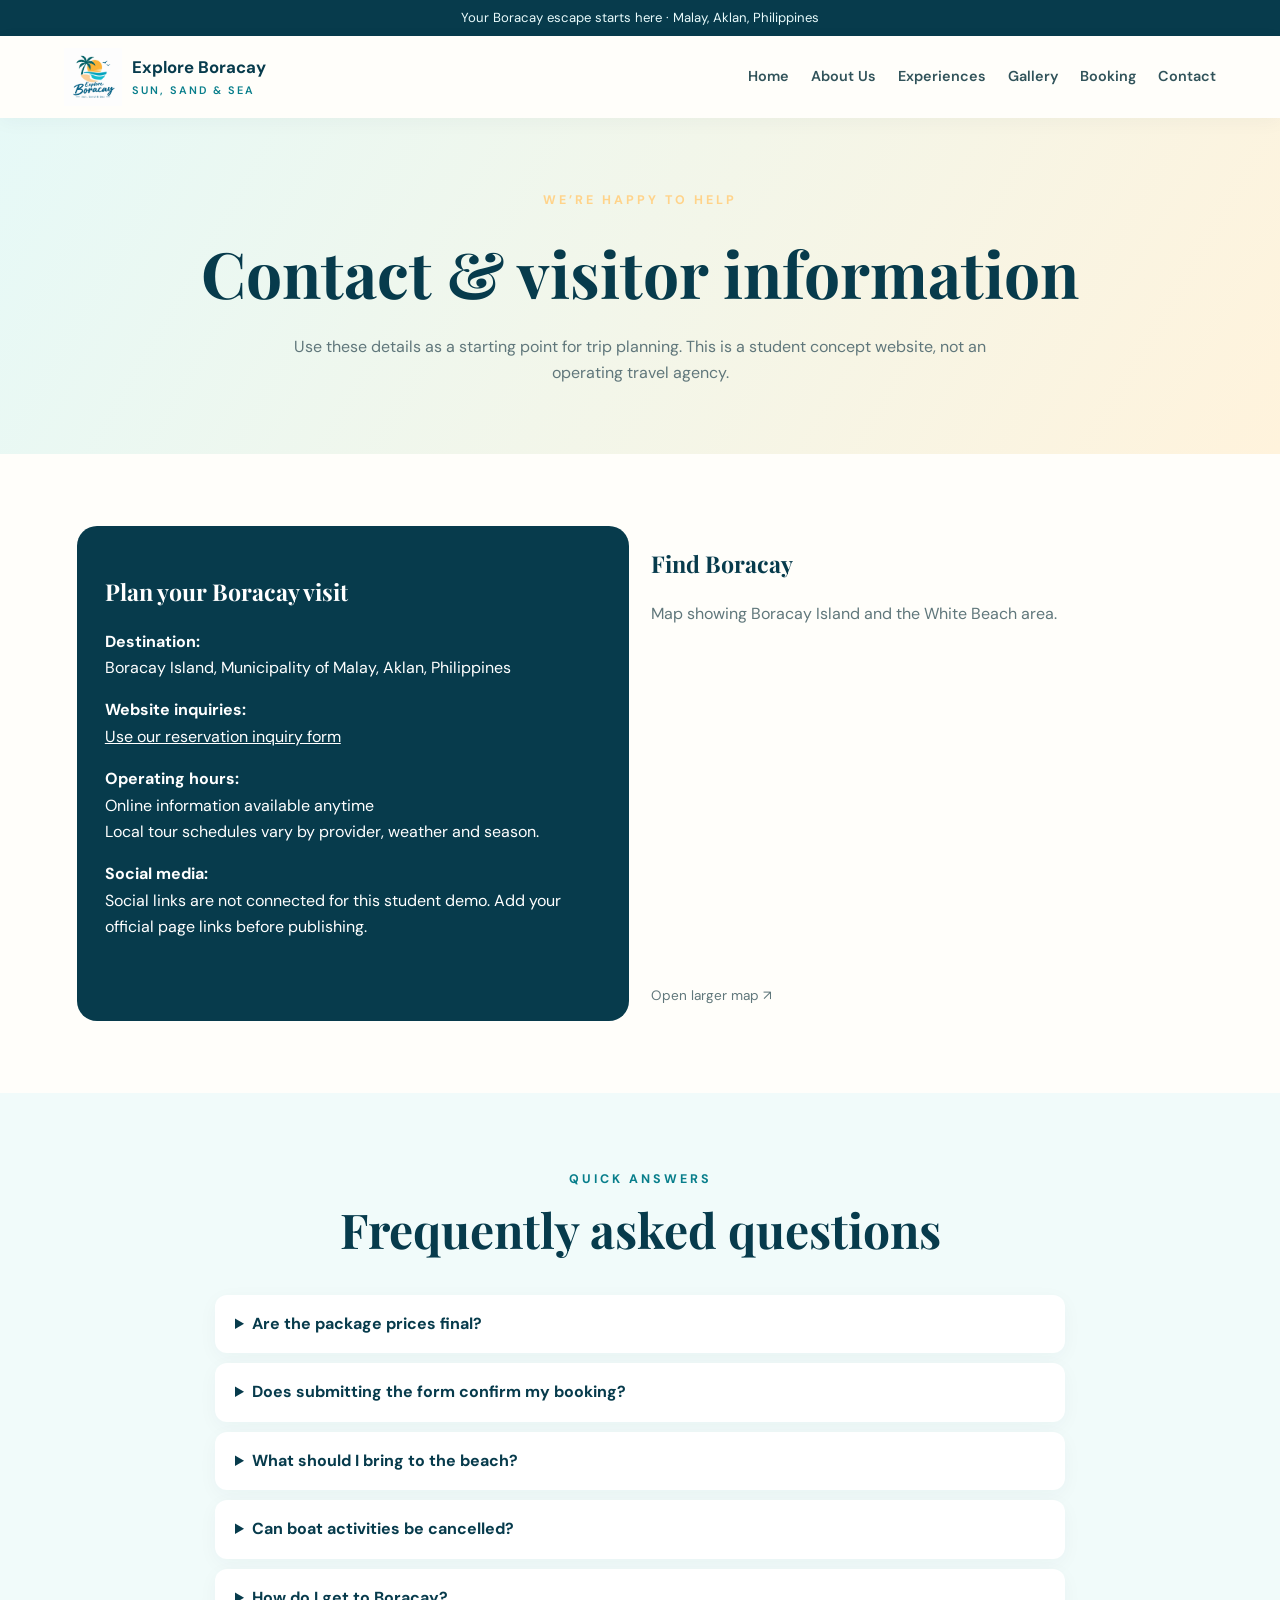
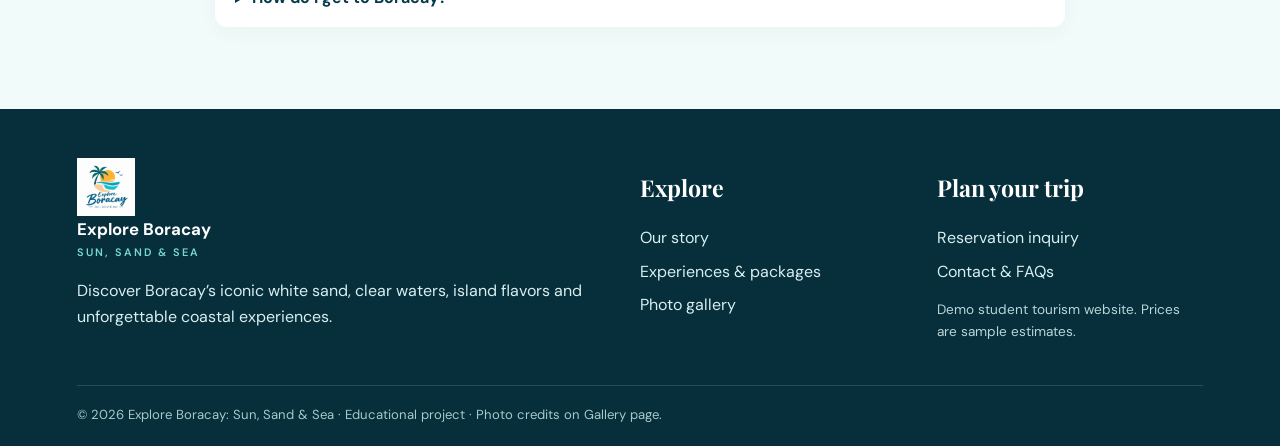
==== contact.html @ 351d531c "Add files via upload" ====
<!doctype html><html lang="en"><head><meta charset="utf-8"><meta name="viewport" content="width=device-width,initial-scale=1"><meta name="description" content="Explore Boracay: Sun, Sand & Sea — a student tourism website guide to Boracay Island."><title>Contact & FAQs | Explore Boracay</title><link rel="stylesheet" href="style.css"></head><body><div class="topbar">Your Boracay escape starts here · Malay, Aklan, Philippines</div><header class="nav"><a class="brand" href="index.html"><img src="logo-boracay.png" alt="Explore Boracay logo"><span>Explore Boracay<small>SUN, SAND & SEA</small></span></a><button class="menu-toggle" aria-label="Open menu" onclick="document.querySelector('.navlinks').classList.toggle('open')">☰ Menu</button><nav class="navlinks"><a href="index.html">Home</a><a href="about.html">About Us</a><a href="experiences.html">Experiences</a><a href="gallery.html">Gallery</a><a href="booking.html">Booking</a><a href="contact.html">Contact</a></nav></header><main><section class="page-hero"><span class="eyebrow">We’re happy to help</span><h1>Contact & visitor information</h1><p>Use these details as a starting point for trip planning. This is a student concept website, not an operating travel agency.</p></section><section class="section"><div class="grid two"><div class="contact-box"><h3>Plan your Boracay visit</h3><p><b>Destination:</b><br> Boracay Island, Municipality of Malay, Aklan, Philippines</p><p><b>Website inquiries:</b><br><a href="booking.html">Use our reservation inquiry form</a></p><p><b>Operating hours:</b><br>Online information available anytime<br>Local tour schedules vary by provider, weather and season.</p><p><b>Social media:</b><br>Social links are not connected for this student demo. Add your official page links before publishing.</p></div><div><h3>Find Boracay</h3><p class="muted">Map showing Boracay Island and the White Beach area.</p><iframe class="map" title="Map of Boracay Island" loading="lazy" src="https://www.openstreetmap.org/export/embed.html?bbox=121.90%2C11.94%2C121.97%2C11.99&layer=mapnik&marker=11.967%2C121.925"></iframe><p class="small"><a href="https://www.openstreetmap.org/?mlat=11.967&mlon=121.925#map=13/11.967/121.925" target="_blank" rel="noopener">Open larger map ↗</a></p></div></div></section><section class="section tint"><div class="section-head"><span class="eyebrow">Quick answers</span><h2>Frequently asked questions</h2></div><div class="faq" style="max-width:850px;margin:auto"><details><summary>Are the package prices final?</summary><p>No. Prices are educational estimates for this school project, not live quotes. Actual rates, inclusions and availability depend on local providers and travel dates.</p></details><details><summary>Does submitting the form confirm my booking?</summary><p>No. The form prepares an email inquiry. Your booking is not confirmed until a real provider responds and confirms the arrangements.</p></details><details><summary>What should I bring to the beach?</summary><p>Consider sun protection, drinking water in a reusable bottle, a towel, suitable footwear and a waterproof pouch. Follow local rules and take all rubbish with you.</p></details><details><summary>Can boat activities be cancelled?</summary><p>Yes. Sea conditions, weather, safety guidance and local regulations can affect boat trips. Confirm conditions with the licensed operator on the day.</p></details><details><summary>How do I get to Boracay?</summary><p>Travelers commonly reach the island via Caticlan (Godofredo P. Ramos) Airport or Kalibo Airport, then continue by land and boat transfer. Verify current schedules and transfer requirements before travel.</p></details></div></section></main><footer class="footer"><div class="footer-grid"><div><a class="brand" href="index.html"><img src="logo-boracay.png" alt="Explore Boracay logo"><span style="color:white">Explore Boracay<small style="color:#79d8d7">SUN, SAND & SEA</small></span></a><p>Discover Boracay’s iconic white sand, clear waters, island flavors and unforgettable coastal experiences.</p></div><div><h3>Explore</h3><a href="about.html">Our story</a><a href="experiences.html">Experiences & packages</a><a href="gallery.html">Photo gallery</a></div><div><h3>Plan your trip</h3><a href="booking.html">Reservation inquiry</a><a href="contact.html">Contact & FAQs</a><p class="small" style="color:#b9d7d9">Demo student tourism website. Prices are sample estimates.</p></div></div><div class="footer-bottom">© 2026 Explore Boracay: Sun, Sand & Sea · Educational project · Photo credits on Gallery page.</div></footer><script src="script.js"></script></body></html>
---- style.css ----
@import url('https://fonts.googleapis.com/css2?family=DM+Sans:wght@400;500;600;700&family=Playfair+Display:wght@600;700&display=swap');
:root{--navy:#073b4c;--teal:#087e8b;--aqua:#25b9c5;--sand:#fff3dc;--coral:#ffb44a;--ink:#18333a;--muted:#60777b;--white:#fff;--shadow:0 14px 38px #073b4c16}*{box-sizing:border-box}html{scroll-behavior:smooth}body{margin:0;font-family:'DM Sans',sans-serif;color:var(--ink);background:#fffefa;line-height:1.65}a{color:inherit;text-decoration:none}img{display:block;max-width:100%}.topbar{background:var(--navy);color:#e9fbfc;text-align:center;font-size:.82rem;padding:7px 15px}.nav{display:flex;align-items:center;justify-content:space-between;gap:22px;padding:12px clamp(18px,5vw,72px);background:#fffefa;position:sticky;top:0;z-index:10;box-shadow:0 4px 18px #073b4c0a}.brand{display:flex;align-items:center;gap:10px;font-weight:700;color:var(--navy);font-size:1.05rem}.brand img{width:58px;height:58px;object-fit:contain}.brand span small{display:block;font-size:.68rem;letter-spacing:2px;color:var(--teal);font-weight:600}.navlinks{display:flex;gap:22px;align-items:center;flex-wrap:wrap}.navlinks a{font-size:.9rem;font-weight:600;color:#31535a}.navlinks a:hover,.navlinks a.active{color:var(--teal)}.menu-toggle{display:none;border:0;background:var(--navy);color:white;padding:9px 12px;border-radius:9px}.hero{min-height:570px;display:grid;align-items:center;background:linear-gradient(90deg,#062e3bdb 0%,#073b4c85 52%,#073b4c12 100%),url('https://commons.wikimedia.org/wiki/Special:FilePath/White_beach_on_boracay_island.jpg') center/cover;color:white;padding:80px clamp(22px,8vw,120px)}.hero-inner{max-width:680px}.eyebrow{font-size:.78rem;text-transform:uppercase;letter-spacing:3px;color:#ffd38a;font-weight:700}.hero h1{font-family:'Playfair Display',serif;font-size:clamp(2.7rem,6vw,5.4rem);line-height:1.03;margin:16px 0}.hero p{font-size:1.12rem;max-width:590px;color:#f4ffff}.btn{display:inline-flex;align-items:center;justify-content:center;gap:8px;padding:13px 22px;border-radius:999px;background:var(--coral);color:var(--navy);font-weight:700;border:0;cursor:pointer;transition:.2s}.btn:hover{transform:translateY(-2px);filter:brightness(1.03)}.btn-outline{background:transparent;color:white;border:1px solid #ffffffb8;margin-left:8px}.section{padding:72px clamp(20px,6vw,90px)}.section.tint{background:#f1fbfa}.section.sand{background:var(--sand)}.section-head{text-align:center;max-width:760px;margin:0 auto 36px}.section-head .eyebrow{color:var(--teal)}h2,h3{font-family:'Playfair Display',serif;color:var(--navy);line-height:1.2}h2{font-size:clamp(2rem,4vw,3rem);margin:10px 0 15px}h3{font-size:1.45rem}.section-head p,.muted{color:var(--muted)}.grid{display:grid;grid-template-columns:repeat(3,minmax(0,1fr));gap:22px}.grid.two{grid-template-columns:repeat(2,minmax(0,1fr))}.card{background:white;border-radius:20px;overflow:hidden;box-shadow:var(--shadow)}.card img{width:100%;height:235px;object-fit:cover}.card-body{padding:22px}.card-body p{color:var(--muted);margin:8px 0 15px}.tag{display:inline-block;border-radius:999px;background:#e5f8f7;color:#087e8b;font-size:.78rem;font-weight:700;padding:5px 10px}.price{font-size:1.5rem;color:var(--teal);font-weight:700}.price small{font-size:.8rem;color:var(--muted);font-weight:500}.split{display:grid;grid-template-columns:1fr 1fr;gap:48px;align-items:center}.split img{height:420px;width:100%;object-fit:cover;border-radius:24px;box-shadow:var(--shadow)}.checklist{padding:0;list-style:none}.checklist li{margin:10px 0}.checklist li:before{content:'✓';color:var(--teal);font-weight:700;margin-right:10px}.page-hero{padding:68px 20px;text-align:center;background:linear-gradient(120deg,#e6f9f7,#fff3dc)}.page-hero h1{font-family:'Playfair Display',serif;font-size:clamp(2.5rem,5vw,4rem);margin:8px;color:var(--navy)}.page-hero p{max-width:700px;margin:0 auto;color:var(--muted)}.gallery{display:grid;grid-template-columns:repeat(3,minmax(0,1fr));gap:14px}.gallery figure{margin:0;position:relative;overflow:hidden;border-radius:16px;background:#dceeed;min-height:230px}.gallery img{width:100%;height:100%;min-height:230px;object-fit:cover;transition:transform .35s}.gallery figure:hover img{transform:scale(1.05)}.gallery figcaption{position:absolute;bottom:0;left:0;right:0;color:white;padding:28px 15px 14px;background:linear-gradient(transparent,#002c39c9);font-weight:700}.form-wrap{max-width:850px;margin:auto;background:white;padding:clamp(20px,4vw,42px);border-radius:22px;box-shadow:var(--shadow)}form{display:grid;grid-template-columns:1fr 1fr;gap:18px}label{font-weight:700;font-size:.9rem;color:var(--navy)}input,select,textarea{width:100%;padding:13px 14px;border:1px solid #cbdedd;border-radius:10px;margin-top:6px;font:inherit;background:#fffefa;color:var(--ink)}textarea{min-height:115px;resize:vertical}.full{grid-column:1/-1}.notice{background:#e9f8f6;padding:14px 16px;border-radius:12px;color:#22565b;font-size:.9rem}.faq details{background:white;border-radius:12px;padding:16px 20px;margin:10px 0;box-shadow:0 5px 20px #073b4c0a}.faq summary{font-weight:700;color:var(--navy);cursor:pointer}.contact-box{background:var(--navy);color:white;padding:28px;border-radius:20px}.contact-box h3{color:white}.contact-box a{text-decoration:underline}.map{width:100%;height:320px;border:0;border-radius:18px}.footer{background:#062e3b;color:#d9eff0;padding:42px clamp(20px,6vw,90px) 20px}.footer-grid{display:grid;grid-template-columns:2fr 1fr 1fr;gap:30px}.footer h3{color:#fff}.footer a{display:block;margin:7px 0;color:#d9eff0}.footer-bottom{border-top:1px solid #ffffff24;margin-top:28px;padding-top:18px;font-size:.82rem;color:#a8c9cb}.small{font-size:.85rem;color:var(--muted)}.center{text-align:center}.pill-row{display:flex;flex-wrap:wrap;gap:10px;justify-content:center;margin-top:22px}.pill-row span{padding:8px 13px;border:1px solid #cce6e4;border-radius:99px;background:white;color:var(--teal);font-weight:600;font-size:.86rem}.cta{background:linear-gradient(120deg,#087e8b,#073b4c);color:white;border-radius:24px;padding:42px;text-align:center}.cta h2{color:white}.cta p{color:#d9f3f3}.cta .btn{margin-top:10px}.credits li{margin-bottom:12px;overflow-wrap:anywhere}
@media(max-width:850px){.nav{flex-wrap:wrap}.menu-toggle{display:block}.navlinks{display:none;width:100%;flex-direction:column;align-items:flex-start;gap:12px;padding:10px 0}.navlinks.open{display:flex}.grid{grid-template-columns:repeat(2,minmax(0,1fr))}.split{grid-template-columns:1fr;gap:28px}.split img{height:320px}.hero{min-height:520px}.footer-grid{grid-template-columns:1fr 1fr}.gallery{grid-template-columns:repeat(2,minmax(0,1fr))}}@media(max-width:560px){.grid,.grid.two{grid-template-columns:1fr}.gallery{grid-template-columns:1fr 1fr}.gallery figure,.gallery img{min-height:165px}.hero{padding-top:60px;padding-bottom:60px}.btn-outline{margin:10px 0 0}.footer-grid{grid-template-columns:1fr}form{grid-template-columns:1fr}.full{grid-column:auto}.brand img{width:48px;height:48px}.section{padding-top:52px;padding-bottom:52px}}
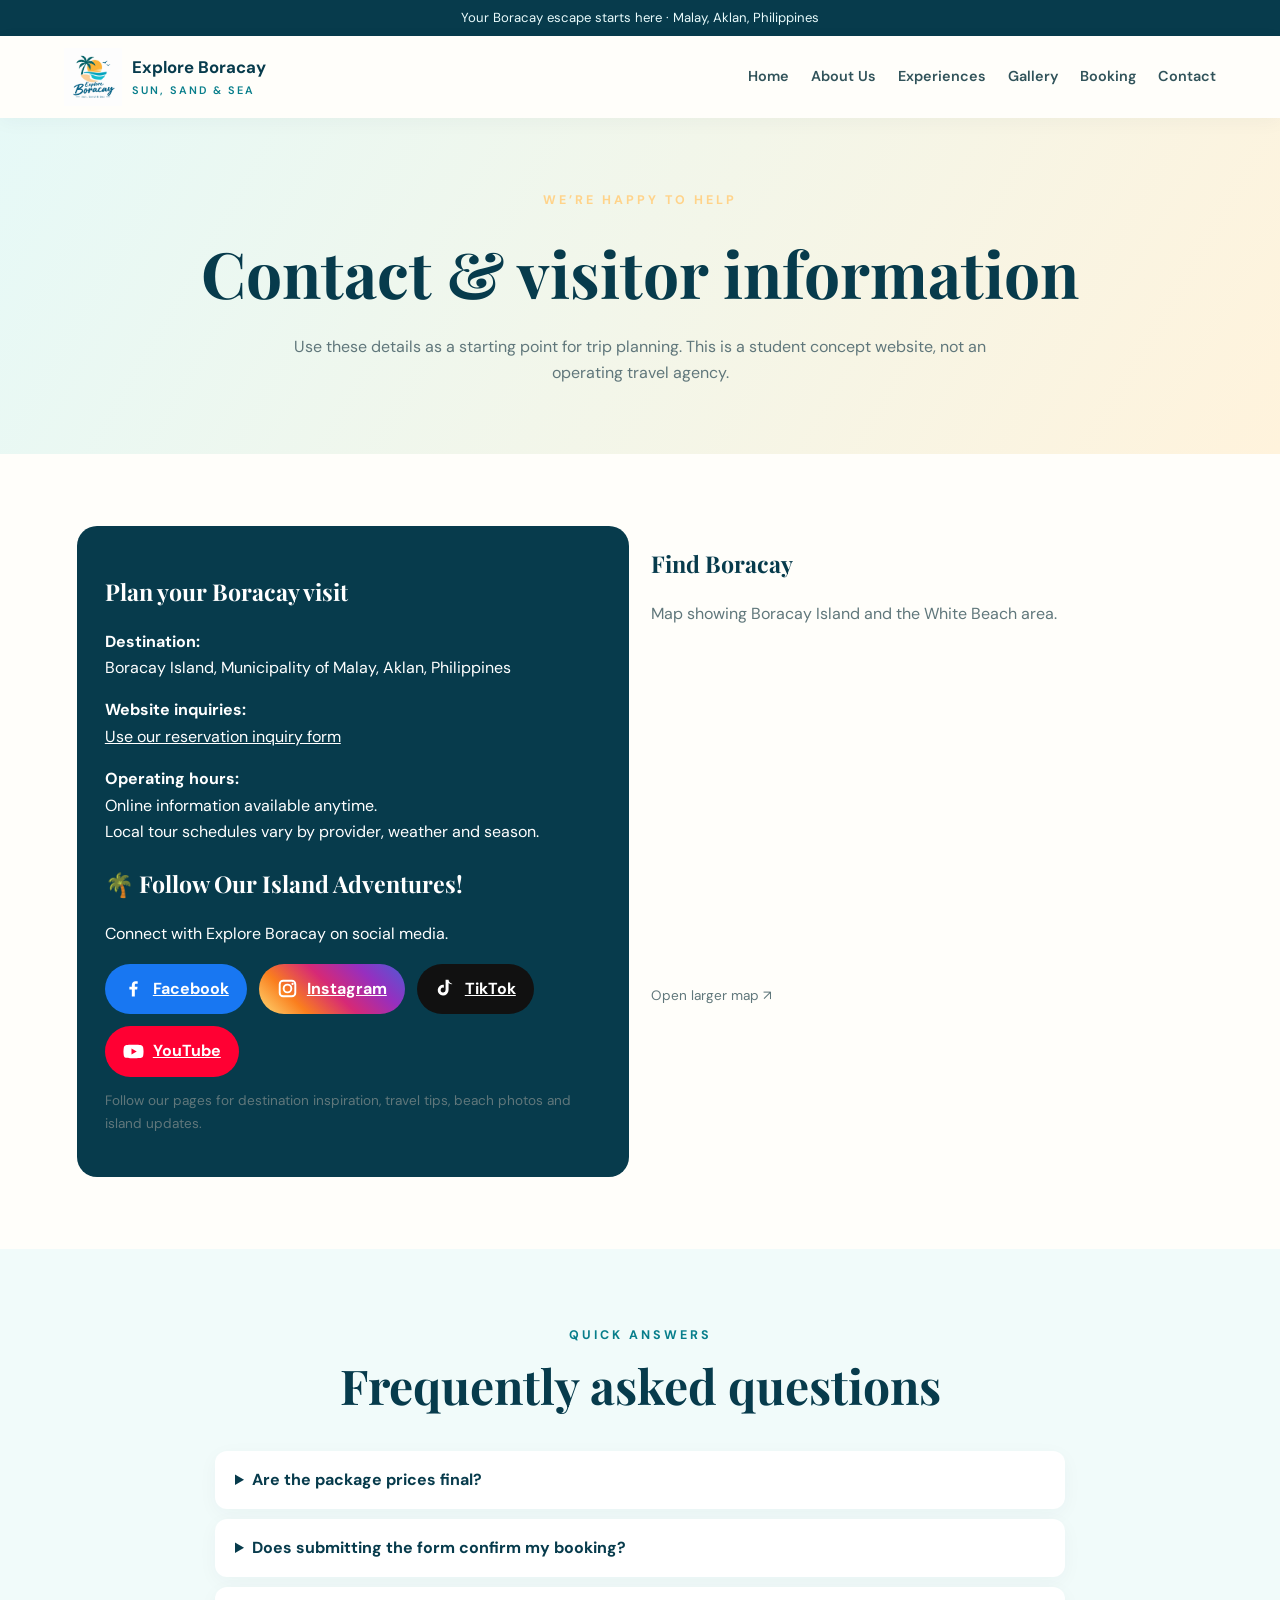
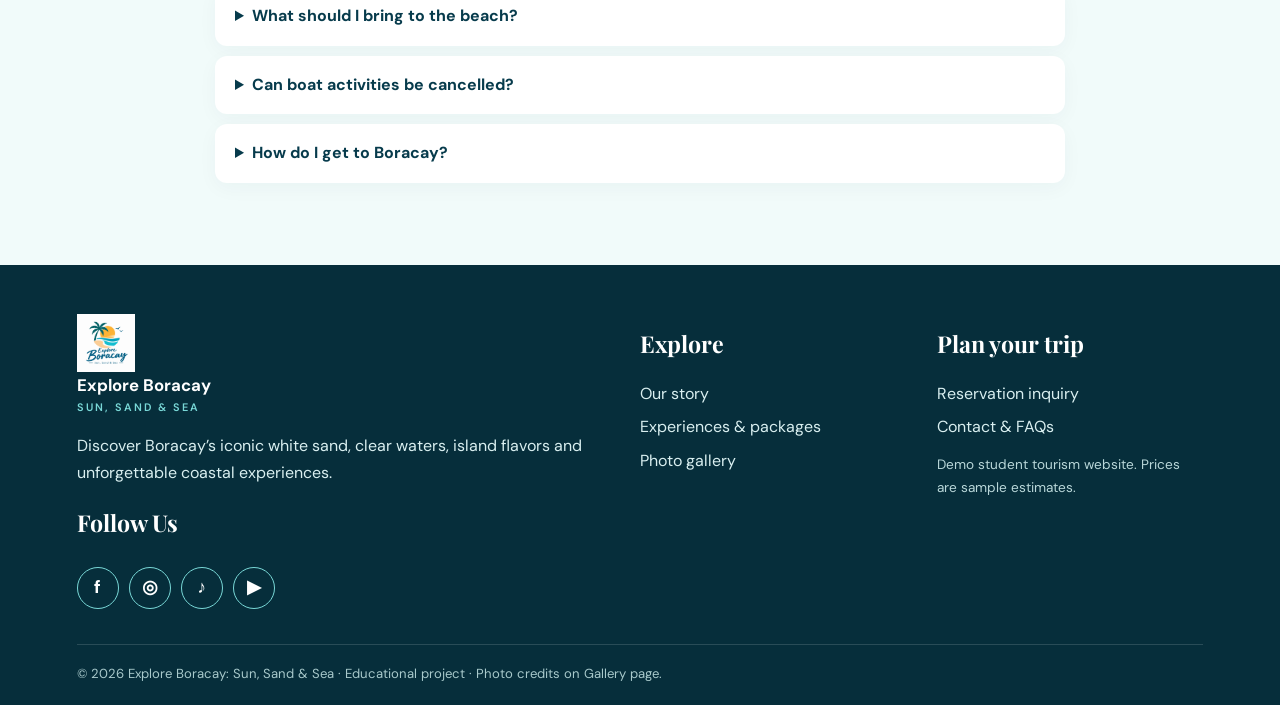
==== commit 898c9e2a: "Enhance contact page with social media links Added social media buttons and updated contact informat" ====
--- a/contact.html
+++ b/contact.html
@@ -1 +1,334 @@
-<!doctype html><html lang="en"><head><meta charset="utf-8"><meta name="viewport" content="width=device-width,initial-scale=1"><meta name="description" content="Explore Boracay: Sun, Sand & Sea — a student tourism website guide to Boracay Island."><title>Contact & FAQs | Explore Boracay</title><link rel="stylesheet" href="style.css"></head><body><div class="topbar">Your Boracay escape starts here · Malay, Aklan, Philippines</div><header class="nav"><a class="brand" href="index.html"><img src="logo-boracay.png" alt="Explore Boracay logo"><span>Explore Boracay<small>SUN, SAND & SEA</small></span></a><button class="menu-toggle" aria-label="Open menu" onclick="document.querySelector('.navlinks').classList.toggle('open')">☰ Menu</button><nav class="navlinks"><a href="index.html">Home</a><a href="about.html">About Us</a><a href="experiences.html">Experiences</a><a href="gallery.html">Gallery</a><a href="booking.html">Booking</a><a href="contact.html">Contact</a></nav></header><main><section class="page-hero"><span class="eyebrow">We’re happy to help</span><h1>Contact & visitor information</h1><p>Use these details as a starting point for trip planning. This is a student concept website, not an operating travel agency.</p></section><section class="section"><div class="grid two"><div class="contact-box"><h3>Plan your Boracay visit</h3><p><b>Destination:</b><br> Boracay Island, Municipality of Malay, Aklan, Philippines</p><p><b>Website inquiries:</b><br><a href="booking.html">Use our reservation inquiry form</a></p><p><b>Operating hours:</b><br>Online information available anytime<br>Local tour schedules vary by provider, weather and season.</p><p><b>Social media:</b><br>Social links are not connected for this student demo. Add your official page links before publishing.</p></div><div><h3>Find Boracay</h3><p class="muted">Map showing Boracay Island and the White Beach area.</p><iframe class="map" title="Map of Boracay Island" loading="lazy" src="https://www.openstreetmap.org/export/embed.html?bbox=121.90%2C11.94%2C121.97%2C11.99&layer=mapnik&marker=11.967%2C121.925"></iframe><p class="small"><a href="https://www.openstreetmap.org/?mlat=11.967&mlon=121.925#map=13/11.967/121.925" target="_blank" rel="noopener">Open larger map ↗</a></p></div></div></section><section class="section tint"><div class="section-head"><span class="eyebrow">Quick answers</span><h2>Frequently asked questions</h2></div><div class="faq" style="max-width:850px;margin:auto"><details><summary>Are the package prices final?</summary><p>No. Prices are educational estimates for this school project, not live quotes. Actual rates, inclusions and availability depend on local providers and travel dates.</p></details><details><summary>Does submitting the form confirm my booking?</summary><p>No. The form prepares an email inquiry. Your booking is not confirmed until a real provider responds and confirms the arrangements.</p></details><details><summary>What should I bring to the beach?</summary><p>Consider sun protection, drinking water in a reusable bottle, a towel, suitable footwear and a waterproof pouch. Follow local rules and take all rubbish with you.</p></details><details><summary>Can boat activities be cancelled?</summary><p>Yes. Sea conditions, weather, safety guidance and local regulations can affect boat trips. Confirm conditions with the licensed operator on the day.</p></details><details><summary>How do I get to Boracay?</summary><p>Travelers commonly reach the island via Caticlan (Godofredo P. Ramos) Airport or Kalibo Airport, then continue by land and boat transfer. Verify current schedules and transfer requirements before travel.</p></details></div></section></main><footer class="footer"><div class="footer-grid"><div><a class="brand" href="index.html"><img src="logo-boracay.png" alt="Explore Boracay logo"><span style="color:white">Explore Boracay<small style="color:#79d8d7">SUN, SAND & SEA</small></span></a><p>Discover Boracay’s iconic white sand, clear waters, island flavors and unforgettable coastal experiences.</p></div><div><h3>Explore</h3><a href="about.html">Our story</a><a href="experiences.html">Experiences & packages</a><a href="gallery.html">Photo gallery</a></div><div><h3>Plan your trip</h3><a href="booking.html">Reservation inquiry</a><a href="contact.html">Contact & FAQs</a><p class="small" style="color:#b9d7d9">Demo student tourism website. Prices are sample estimates.</p></div></div><div class="footer-bottom">© 2026 Explore Boracay: Sun, Sand & Sea · Educational project · Photo credits on Gallery page.</div></footer><script src="script.js"></script></body></html>+
+<!doctype html>
+<html lang="en">
+<head>
+<meta charset="utf-8">
+<meta name="viewport" content="width=device-width,initial-scale=1">
+<meta name="description" content="Explore Boracay: Sun, Sand & Sea — a student tourism website guide to Boracay Island.">
+<title>Contact & FAQs | Explore Boracay</title>
+<link rel="stylesheet" href="style.css">
+
+<style>
+/* Social Media Buttons */
+.social-section {
+  margin-top: 25px;
+}
+
+.social-links {
+  display: flex;
+  flex-wrap: wrap;
+  gap: 12px;
+  margin-top: 16px;
+}
+
+.social-btn {
+  display: inline-flex;
+  align-items: center;
+  justify-content: center;
+  gap: 9px;
+  padding: 12px 18px;
+  border-radius: 30px;
+  color: white;
+  text-decoration: none;
+  font-weight: bold;
+  transition: transform .25s, opacity .25s;
+}
+
+.social-btn:hover {
+  transform: translateY(-3px);
+  opacity: .88;
+}
+
+.social-btn svg {
+  width: 21px;
+  height: 21px;
+  fill: currentColor;
+}
+
+.social-facebook { background: #1877F2; }
+.social-instagram {
+  background: linear-gradient(45deg,#feda75,#fa7e1e,#d62976,#962fbf,#4f5bd5);
+}
+.social-tiktok { background: #111; }
+.social-youtube { background: #FF0033; }
+
+.footer-socials {
+  display: flex;
+  flex-wrap: wrap;
+  gap: 10px;
+  margin-top: 15px;
+}
+
+.footer-socials a {
+  display: inline-flex;
+  align-items: center;
+  justify-content: center;
+  width: 42px;
+  height: 42px;
+  border: 1px solid #79d8d7;
+  border-radius: 50%;
+  color: white;
+  text-decoration: none;
+  font-weight: bold;
+  font-size: 18px;
+  transition: background .2s, transform .2s;
+}
+
+.footer-socials a:hover {
+  background: #087e8b;
+  transform: translateY(-3px);
+}
+
+@media(max-width:600px) {
+  .social-links {
+    flex-direction: column;
+    align-items: flex-start;
+  }
+
+  .social-btn {
+    min-width: 190px;
+  }
+}
+</style>
+</head>
+
+<body>
+
+<div class="topbar">
+  Your Boracay escape starts here · Malay, Aklan, Philippines
+</div>
+
+<header class="nav">
+  <a class="brand" href="index.html">
+    <img src="logo-boracay.png" alt="Explore Boracay logo">
+    <span>Explore Boracay
+      <small>SUN, SAND & SEA</small>
+    </span>
+  </a>
+
+  <button class="menu-toggle" aria-label="Open menu"
+    onclick="document.querySelector('.navlinks').classList.toggle('open')">
+    ☰ Menu
+  </button>
+
+  <nav class="navlinks">
+    <a href="index.html">Home</a>
+    <a href="about.html">About Us</a>
+    <a href="experiences.html">Experiences</a>
+    <a href="gallery.html">Gallery</a>
+    <a href="booking.html">Booking</a>
+    <a href="contact.html">Contact</a>
+  </nav>
+</header>
+
+<main>
+
+<section class="page-hero">
+  <span class="eyebrow">We’re happy to help</span>
+  <h1>Contact & visitor information</h1>
+  <p>
+    Use these details as a starting point for trip planning.
+    This is a student concept website, not an operating travel agency.
+  </p>
+</section>
+
+<section class="section">
+  <div class="grid two">
+
+    <div class="contact-box">
+      <h3>Plan your Boracay visit</h3>
+
+      <p><b>Destination:</b><br>
+      Boracay Island, Municipality of Malay, Aklan, Philippines</p>
+
+      <p><b>Website inquiries:</b><br>
+      <a href="booking.html">Use our reservation inquiry form</a></p>
+
+      <p><b>Operating hours:</b><br>
+      Online information available anytime.<br>
+      Local tour schedules vary by provider, weather and season.</p>
+
+      <!-- ACTIVE SOCIAL MEDIA LINKS -->
+      <div class="social-section">
+        <h3>🌴 Follow Our Island Adventures!</h3>
+        <p>Connect with Explore Boracay on social media.</p>
+
+        <div class="social-links">
+
+          <a class="social-btn social-facebook"
+             href="https://www.facebook.com/"
+             target="_blank" rel="noopener noreferrer"
+             aria-label="Visit Facebook">
+            <svg viewBox="0 0 24 24" aria-hidden="true">
+              <path d="M13.5 21v-8h2.7l.4-3h-3.1V8.1c0-.9.3-1.5 1.6-1.5h1.7V3.9c-.3 0-1.3-.1-2.5-.1-2.5 0-4.2 1.5-4.2 4.3V10H7.3v3h2.8v8z"/>
+            </svg>
+            Facebook
+          </a>
+
+          <a class="social-btn social-instagram"
+             href="https://www.instagram.com/"
+             target="_blank" rel="noopener noreferrer"
+             aria-label="Visit Instagram">
+            <svg viewBox="0 0 24 24" aria-hidden="true">
+              <path d="M7 2h10a5 5 0 0 1 5 5v10a5 5 0 0 1-5 5H7a5 5 0 0 1-5-5V7a5 5 0 0 1 5-5zm0 2.2A2.8 2.8 0 0 0 4.2 7v10A2.8 2.8 0 0 0 7 19.8h10a2.8 2.8 0 0 0 2.8-2.8V7A2.8 2.8 0 0 0 17 4.2zm5 2.3a5.5 5.5 0 1 1 0 11 5.5 5.5 0 0 1 0-11zm0 2.2a3.3 3.3 0 1 0 0 6.6 3.3 3.3 0 0 0 0-6.6zm5.8-3.2a1.3 1.3 0 1 1 0 2.6 1.3 1.3 0 0 1 0-2.6z"/>
+            </svg>
+            Instagram
+          </a>
+
+          <a class="social-btn social-tiktok"
+             href="https://www.tiktok.com/"
+             target="_blank" rel="noopener noreferrer"
+             aria-label="Visit TikTok">
+            <svg viewBox="0 0 24 24" aria-hidden="true">
+              <path d="M19.6 7.1a6.7 6.7 0 0 1-4.1-1.4v8.1a6.2 6.2 0 1 1-5.4-6.1v3.4a2.8 2.8 0 1 0 2 2.7V2h3.4c.2 2.3 1.7 4.1 4.1 4.5z"/>
+            </svg>
+            TikTok
+          </a>
+
+          <a class="social-btn social-youtube"
+             href="https://www.youtube.com/"
+             target="_blank" rel="noopener noreferrer"
+             aria-label="Visit YouTube">
+            <svg viewBox="0 0 24 24" aria-hidden="true">
+              <path d="M23 7a3 3 0 0 0-2.1-2.1C19 4.4 12 4.4 12 4.4s-7 0-8.9.5A3 3 0 0 0 1 7a31 31 0 0 0-.5 5 31 31 0 0 0 .5 5 3 3 0 0 0 2.1 2.1c1.9.5 8.9.5 8.9.5s7 0 8.9-.5A3 3 0 0 0 23 17a31 31 0 0 0 .5-5 31 31 0 0 0-.5-5zM9.7 15.5v-7l6 3.5z"/>
+            </svg>
+            YouTube
+          </a>
+
+        </div>
+
+        <p class="small muted">
+          Follow our pages for destination inspiration, travel tips,
+          beach photos and island updates.
+        </p>
+      </div>
+    </div>
+
+    <div>
+      <h3>Find Boracay</h3>
+      <p class="muted">Map showing Boracay Island and the White Beach area.</p>
+
+      <iframe class="map"
+        title="Map of Boracay Island"
+        loading="lazy"
+        src="https://www.openstreetmap.org/export/embed.html?bbox=121.90%2C11.94%2C121.97%2C11.99&layer=mapnik&marker=11.967%2C121.925">
+      </iframe>
+
+      <p class="small">
+        <a href="https://www.openstreetmap.org/?mlat=11.967&mlon=121.925#map=13/11.967/121.925"
+           target="_blank" rel="noopener noreferrer">
+          Open larger map ↗
+        </a>
+      </p>
+    </div>
+
+  </div>
+</section>
+
+<section class="section tint">
+  <div class="section-head">
+    <span class="eyebrow">Quick answers</span>
+    <h2>Frequently asked questions</h2>
+  </div>
+
+  <div class="faq" style="max-width:850px;margin:auto">
+    <details>
+      <summary>Are the package prices final?</summary>
+      <p>No. Prices are educational estimates for this school project,
+      not live quotes. Actual rates, inclusions and availability depend
+      on local providers and travel dates.</p>
+    </details>
+
+    <details>
+      <summary>Does submitting the form confirm my booking?</summary>
+      <p>No. The form prepares an email inquiry. Your booking is not
+      confirmed until a real provider responds and confirms the arrangements.</p>
+    </details>
+
+    <details>
+      <summary>What should I bring to the beach?</summary>
+      <p>Consider sun protection, drinking water in a reusable bottle,
+      a towel, suitable footwear and a waterproof pouch. Follow local
+      rules and take all rubbish with you.</p>
+    </details>
+
+    <details>
+      <summary>Can boat activities be cancelled?</summary>
+      <p>Yes. Sea conditions, weather, safety guidance and local
+      regulations can affect boat trips. Confirm conditions with the
+      licensed operator on the day.</p>
+    </details>
+
+    <details>
+      <summary>How do I get to Boracay?</summary>
+      <p>Travelers commonly reach the island via Caticlan or Kalibo
+      Airport, then continue by land and boat transfer. Verify current
+      schedules and transfer requirements before travel.</p>
+    </details>
+  </div>
+</section>
+
+</main>
+
+<footer class="footer">
+  <div class="footer-grid">
+
+    <div>
+      <a class="brand" href="index.html">
+        <img src="logo-boracay.png" alt="Explore Boracay logo">
+        <span style="color:white">Explore Boracay
+          <small style="color:#79d8d7">SUN, SAND & SEA</small>
+        </span>
+      </a>
+
+      <p>Discover Boracay’s iconic white sand, clear waters,
+      island flavors and unforgettable coastal experiences.</p>
+
+      <!-- FOOTER SOCIAL MEDIA ICONS -->
+      <h3>Follow Us</h3>
+      <div class="footer-socials">
+        <a href="https://www.facebook.com/"
+           target="_blank" rel="noopener noreferrer"
+           aria-label="Facebook">f</a>
+
+        <a href="https://www.instagram.com/"
+           target="_blank" rel="noopener noreferrer"
+           aria-label="Instagram">◎</a>
+
+        <a href="https://www.tiktok.com/"
+           target="_blank" rel="noopener noreferrer"
+           aria-label="TikTok">♪</a>
+
+        <a href="https://www.youtube.com/"
+           target="_blank" rel="noopener noreferrer"
+           aria-label="YouTube">▶</a>
+      </div>
+    </div>
+
+    <div>
+      <h3>Explore</h3>
+      <a href="about.html">Our story</a>
+      <a href="experiences.html">Experiences & packages</a>
+      <a href="gallery.html">Photo gallery</a>
+    </div>
+
+    <div>
+      <h3>Plan your trip</h3>
+      <a href="booking.html">Reservation inquiry</a>
+      <a href="contact.html">Contact & FAQs</a>
+      <p class="small" style="color:#b9d7d9">
+        Demo student tourism website. Prices are sample estimates.
+      </p>
+    </div>
+
+  </div>
+
+  <div class="footer-bottom">
+    © 2026 Explore Boracay: Sun, Sand & Sea · Educational project ·
+    Photo credits on Gallery page.
+  </div>
+</footer>
+
+<script src="script.js"></script>
+</body>
+</html>
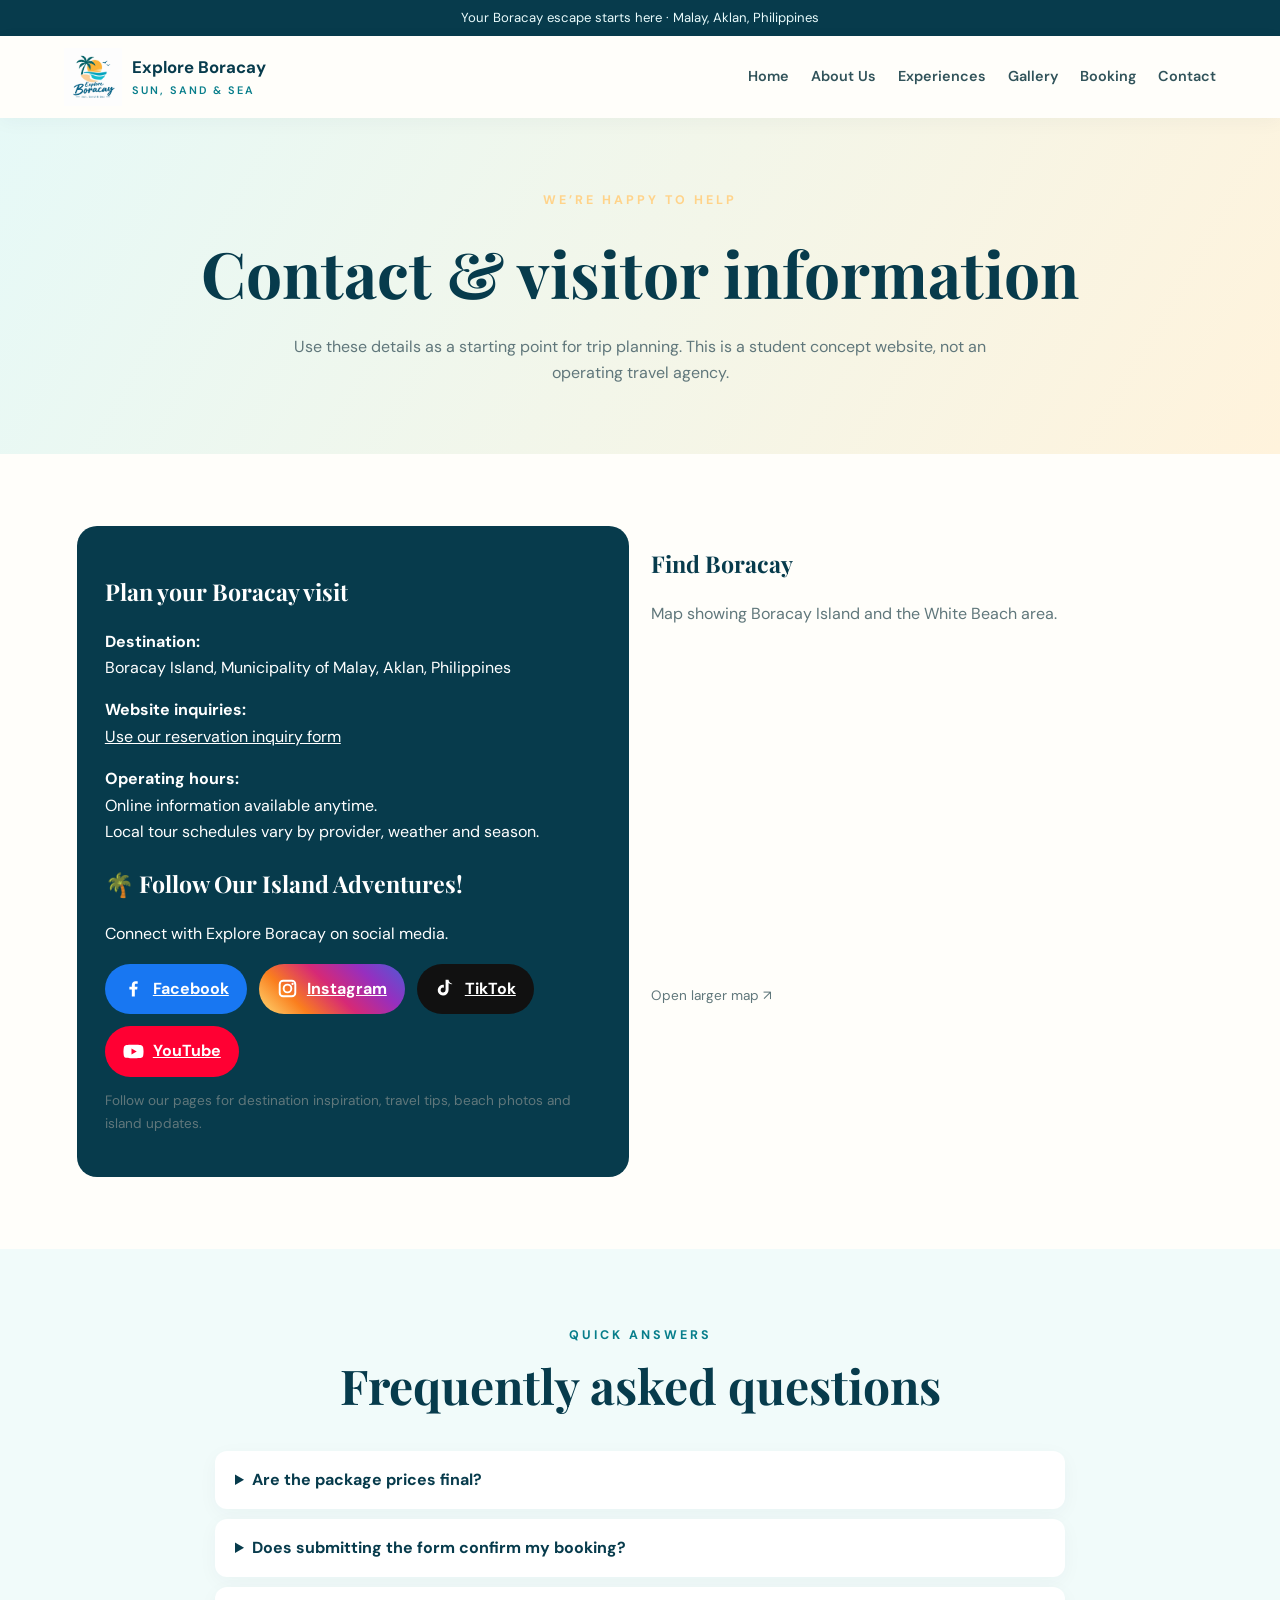
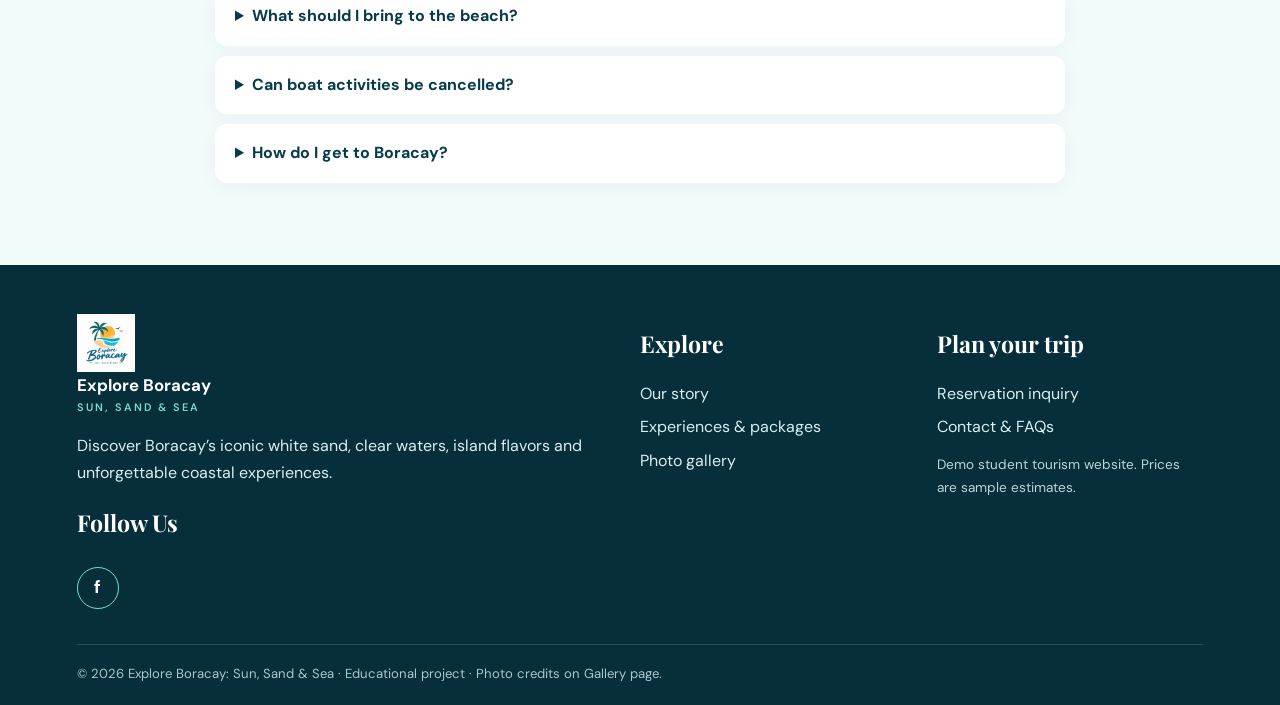
==== commit b336754d: "Update footer by modifying Facebook link and removing others Removed social media links for Instagra" ====
--- a/contact.html
+++ b/contact.html
@@ -287,21 +287,11 @@
       <!-- FOOTER SOCIAL MEDIA ICONS -->
       <h3>Follow Us</h3>
       <div class="footer-socials">
-        <a href="https://www.facebook.com/"
+        <a href="https://www.facebook.com/share/18DUwGNL4N/"
            target="_blank" rel="noopener noreferrer"
            aria-label="Facebook">f</a>
 
-        <a href="https://www.instagram.com/"
-           target="_blank" rel="noopener noreferrer"
-           aria-label="Instagram">◎</a>
-
-        <a href="https://www.tiktok.com/"
-           target="_blank" rel="noopener noreferrer"
-           aria-label="TikTok">♪</a>
-
-        <a href="https://www.youtube.com/"
-           target="_blank" rel="noopener noreferrer"
-           aria-label="YouTube">▶</a>
+        
       </div>
     </div>
 
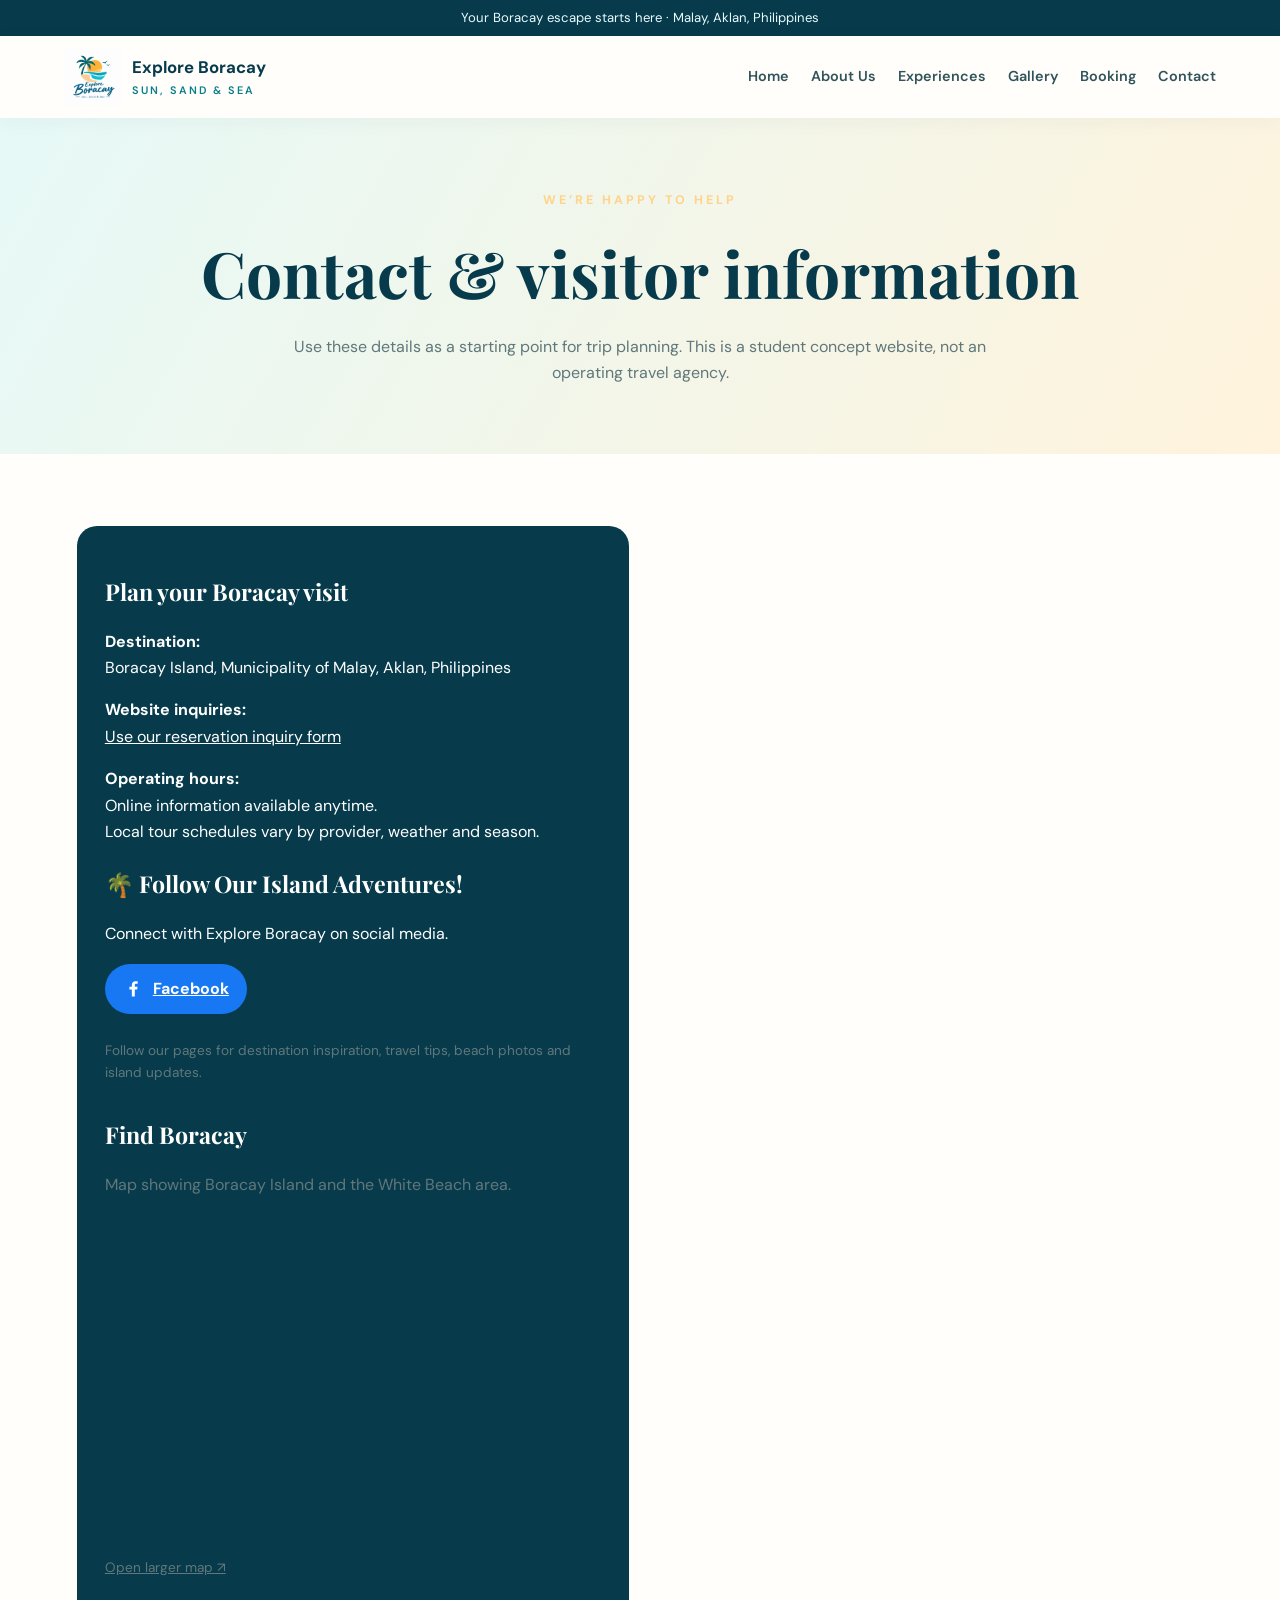
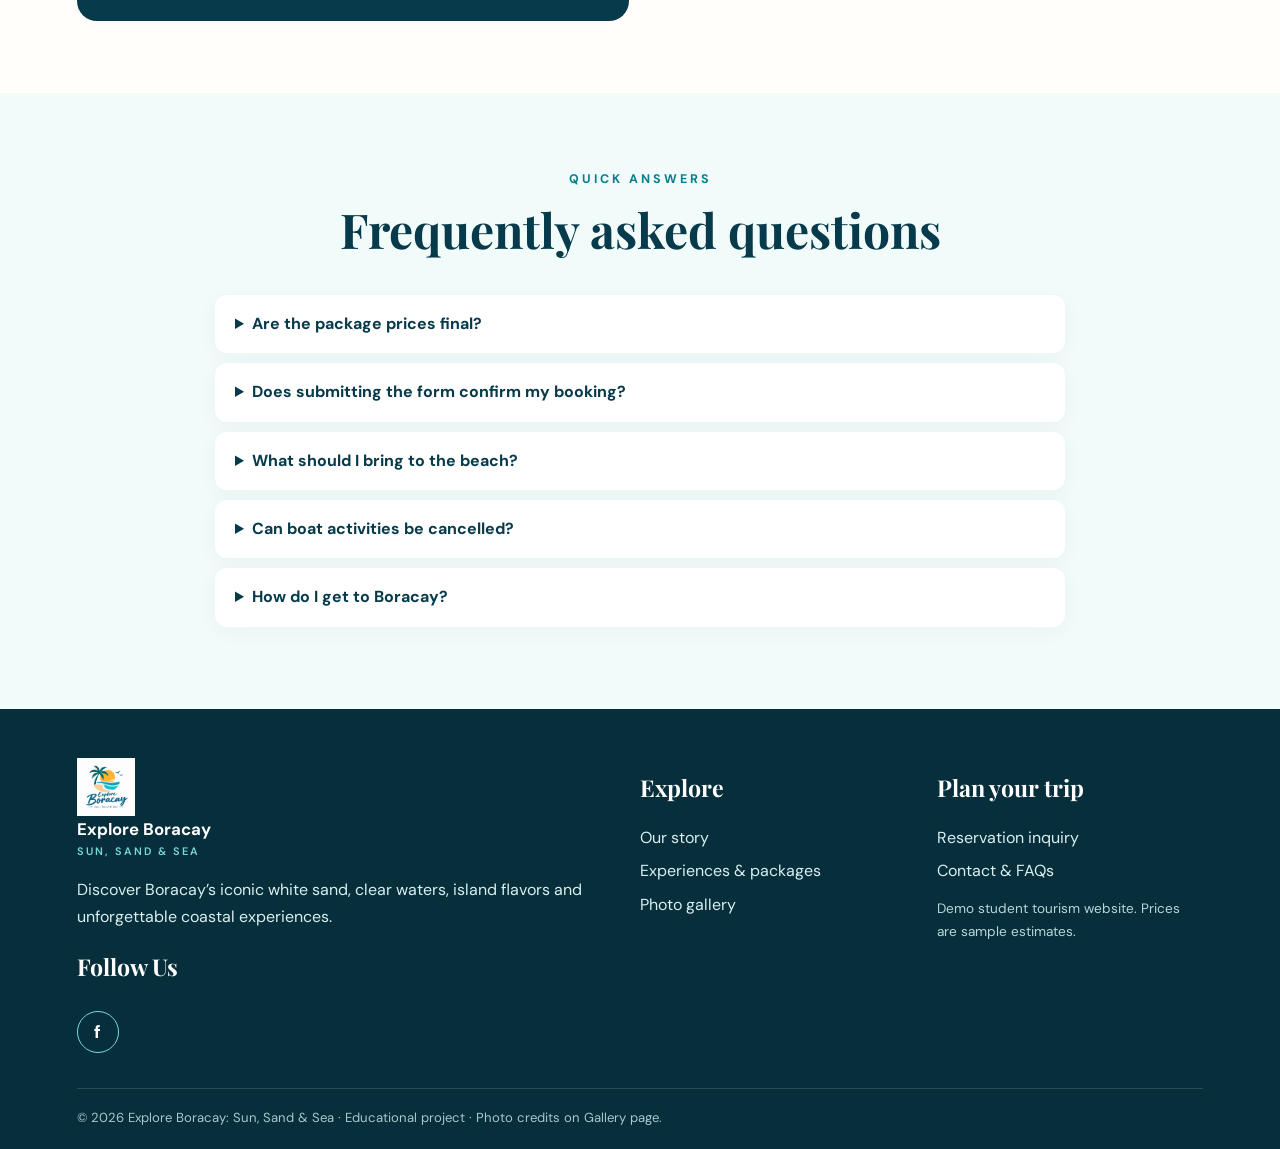
==== commit f98996e1: "Remove social media links from contact.html" ====
--- a/contact.html
+++ b/contact.html
@@ -165,37 +165,7 @@
             Facebook
           </a>
 
-          <a class="social-btn social-instagram"
-             href="https://www.instagram.com/"
-             target="_blank" rel="noopener noreferrer"
-             aria-label="Visit Instagram">
-            <svg viewBox="0 0 24 24" aria-hidden="true">
-              <path d="M7 2h10a5 5 0 0 1 5 5v10a5 5 0 0 1-5 5H7a5 5 0 0 1-5-5V7a5 5 0 0 1 5-5zm0 2.2A2.8 2.8 0 0 0 4.2 7v10A2.8 2.8 0 0 0 7 19.8h10a2.8 2.8 0 0 0 2.8-2.8V7A2.8 2.8 0 0 0 17 4.2zm5 2.3a5.5 5.5 0 1 1 0 11 5.5 5.5 0 0 1 0-11zm0 2.2a3.3 3.3 0 1 0 0 6.6 3.3 3.3 0 0 0 0-6.6zm5.8-3.2a1.3 1.3 0 1 1 0 2.6 1.3 1.3 0 0 1 0-2.6z"/>
-            </svg>
-            Instagram
-          </a>
-
-          <a class="social-btn social-tiktok"
-             href="https://www.tiktok.com/"
-             target="_blank" rel="noopener noreferrer"
-             aria-label="Visit TikTok">
-            <svg viewBox="0 0 24 24" aria-hidden="true">
-              <path d="M19.6 7.1a6.7 6.7 0 0 1-4.1-1.4v8.1a6.2 6.2 0 1 1-5.4-6.1v3.4a2.8 2.8 0 1 0 2 2.7V2h3.4c.2 2.3 1.7 4.1 4.1 4.5z"/>
-            </svg>
-            TikTok
-          </a>
-
-          <a class="social-btn social-youtube"
-             href="https://www.youtube.com/"
-             target="_blank" rel="noopener noreferrer"
-             aria-label="Visit YouTube">
-            <svg viewBox="0 0 24 24" aria-hidden="true">
-              <path d="M23 7a3 3 0 0 0-2.1-2.1C19 4.4 12 4.4 12 4.4s-7 0-8.9.5A3 3 0 0 0 1 7a31 31 0 0 0-.5 5 31 31 0 0 0 .5 5 3 3 0 0 0 2.1 2.1c1.9.5 8.9.5 8.9.5s7 0 8.9-.5A3 3 0 0 0 23 17a31 31 0 0 0 .5-5 31 31 0 0 0-.5-5zM9.7 15.5v-7l6 3.5z"/>
-            </svg>
-            YouTube
-          </a>
-
-        </div>
+          
 
         <p class="small muted">
           Follow our pages for destination inspiration, travel tips,
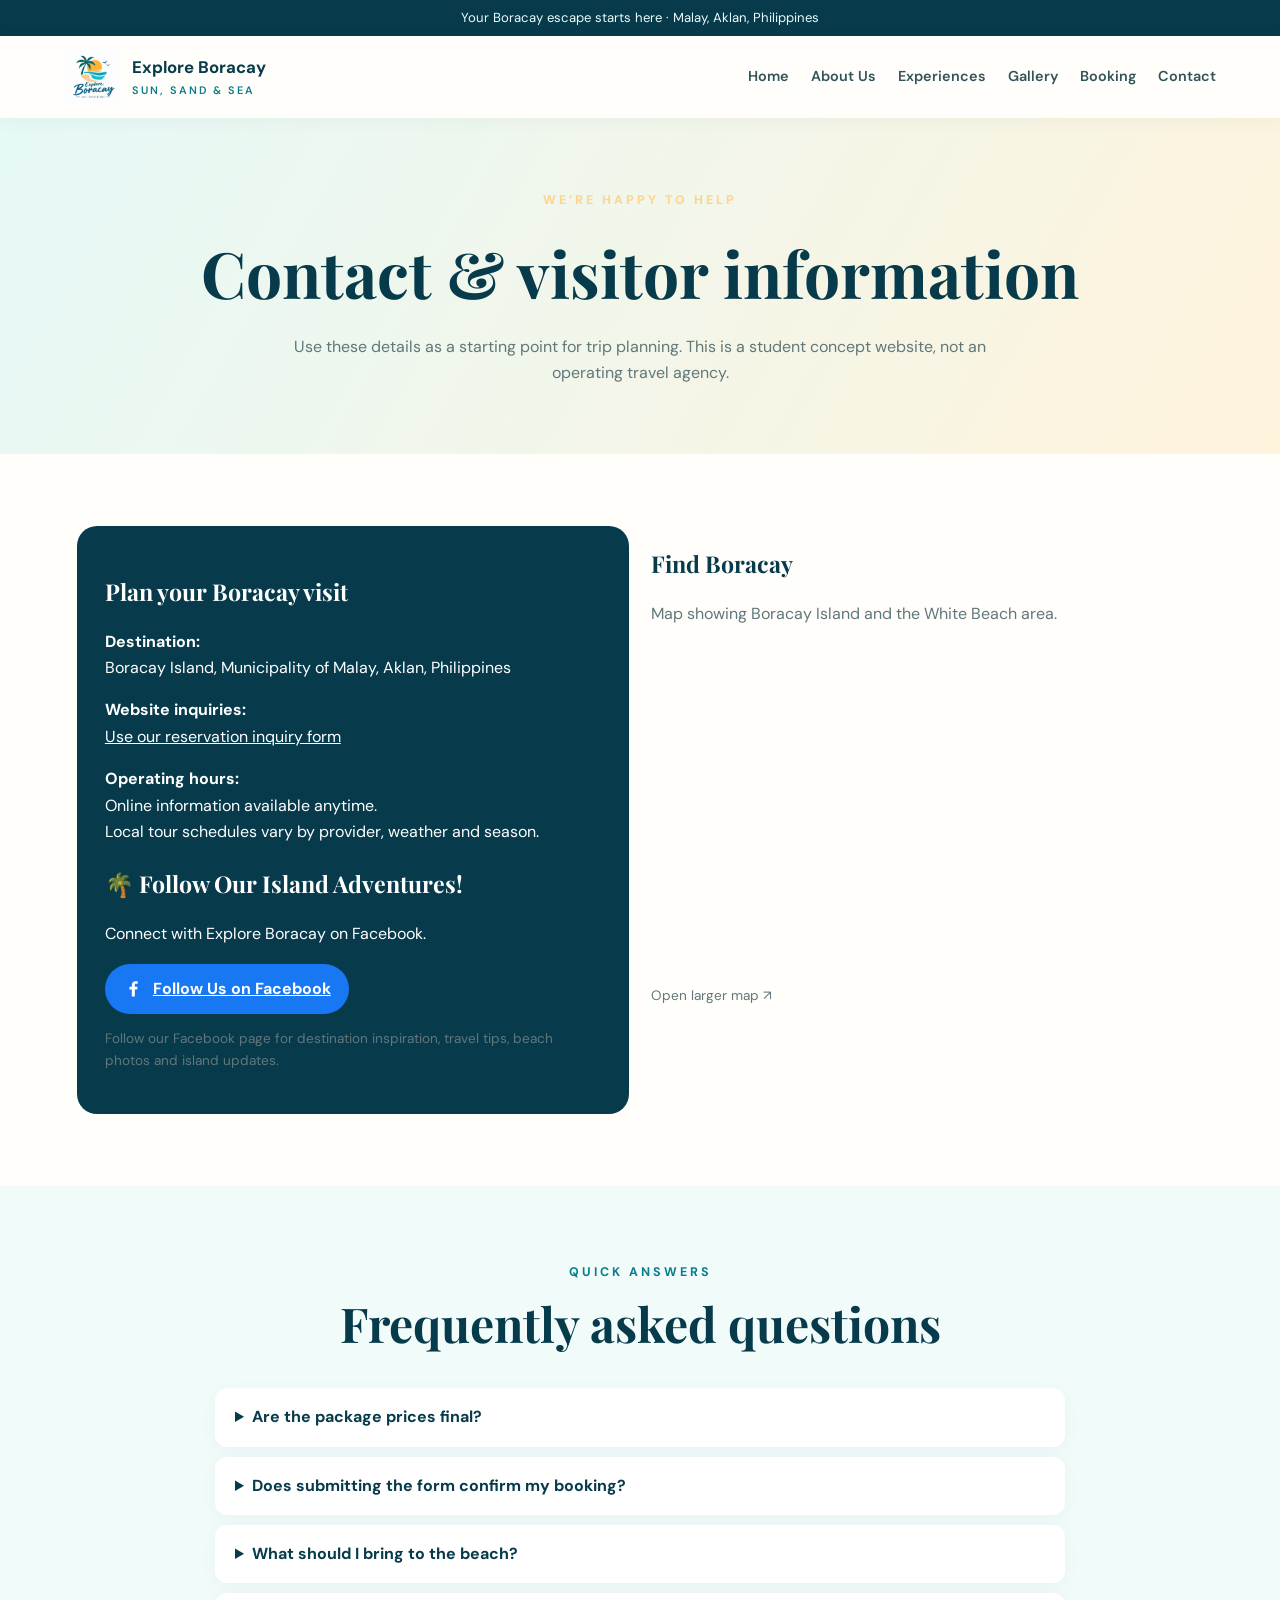
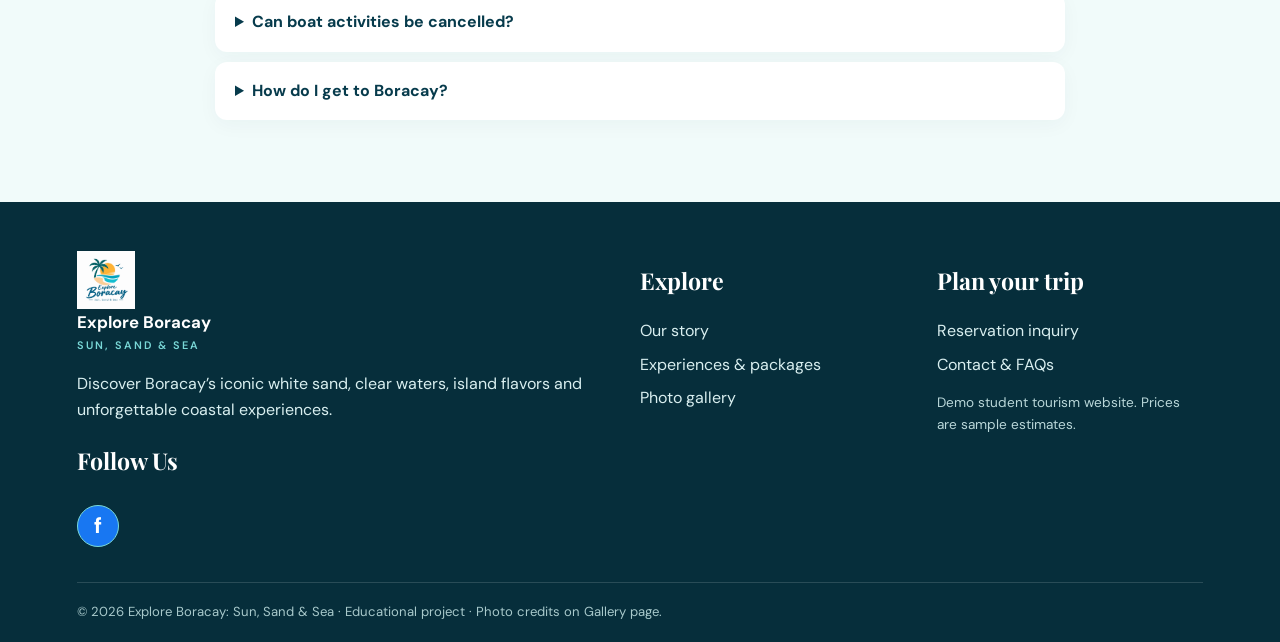
==== commit 23430c07: "Refactor contact.html for improved structure and style" ====
--- a/contact.html
+++ b/contact.html
@@ -2,293 +2,326 @@
 <!doctype html>
 <html lang="en">
 <head>
-<meta charset="utf-8">
-<meta name="viewport" content="width=device-width,initial-scale=1">
-<meta name="description" content="Explore Boracay: Sun, Sand & Sea — a student tourism website guide to Boracay Island.">
-<title>Contact & FAQs | Explore Boracay</title>
-<link rel="stylesheet" href="style.css">
-
-<style>
-/* Social Media Buttons */
-.social-section {
-  margin-top: 25px;
-}
-
-.social-links {
-  display: flex;
-  flex-wrap: wrap;
-  gap: 12px;
-  margin-top: 16px;
-}
-
-.social-btn {
-  display: inline-flex;
-  align-items: center;
-  justify-content: center;
-  gap: 9px;
-  padding: 12px 18px;
-  border-radius: 30px;
-  color: white;
-  text-decoration: none;
-  font-weight: bold;
-  transition: transform .25s, opacity .25s;
-}
-
-.social-btn:hover {
-  transform: translateY(-3px);
-  opacity: .88;
-}
-
-.social-btn svg {
-  width: 21px;
-  height: 21px;
-  fill: currentColor;
-}
-
-.social-facebook { background: #1877F2; }
-.social-instagram {
-  background: linear-gradient(45deg,#feda75,#fa7e1e,#d62976,#962fbf,#4f5bd5);
-}
-.social-tiktok { background: #111; }
-.social-youtube { background: #FF0033; }
-
-.footer-socials {
-  display: flex;
-  flex-wrap: wrap;
-  gap: 10px;
-  margin-top: 15px;
-}
-
-.footer-socials a {
-  display: inline-flex;
-  align-items: center;
-  justify-content: center;
-  width: 42px;
-  height: 42px;
-  border: 1px solid #79d8d7;
-  border-radius: 50%;
-  color: white;
-  text-decoration: none;
-  font-weight: bold;
-  font-size: 18px;
-  transition: background .2s, transform .2s;
-}
-
-.footer-socials a:hover {
-  background: #087e8b;
-  transform: translateY(-3px);
-}
-
-@media(max-width:600px) {
-  .social-links {
-    flex-direction: column;
-    align-items: flex-start;
-  }
-
-  .social-btn {
-    min-width: 190px;
-  }
-}
-</style>
+  <meta charset="utf-8">
+  <meta name="viewport" content="width=device-width,initial-scale=1">
+  <meta name="description" content="Explore Boracay: Sun, Sand & Sea — a student tourism website guide to Boracay Island.">
+  <title>Contact & FAQs | Explore Boracay</title>
+  <link rel="stylesheet" href="style.css">
+
+  <style>
+    /* Facebook Social Media Button */
+    .social-section {
+      margin-top: 25px;
+    }
+
+    .social-links {
+      display: flex;
+      flex-wrap: wrap;
+      gap: 12px;
+      margin-top: 16px;
+    }
+
+    .social-btn {
+      display: inline-flex;
+      align-items: center;
+      justify-content: center;
+      gap: 9px;
+      padding: 12px 18px;
+      border-radius: 30px;
+      color: white;
+      text-decoration: none;
+      font-weight: bold;
+      background: #1877F2;
+      transition: transform .25s, opacity .25s;
+    }
+
+    .social-btn:hover {
+      transform: translateY(-3px);
+      opacity: .88;
+    }
+
+    .social-btn svg {
+      width: 21px;
+      height: 21px;
+      fill: currentColor;
+    }
+
+    /* Footer Facebook Icon */
+    .footer-socials {
+      display: flex;
+      flex-wrap: wrap;
+      gap: 10px;
+      margin-top: 15px;
+    }
+
+    .footer-socials a {
+      display: inline-flex;
+      align-items: center;
+      justify-content: center;
+      width: 42px;
+      height: 42px;
+      border: 1px solid #79d8d7;
+      border-radius: 50%;
+      color: white;
+      text-decoration: none;
+      font-weight: bold;
+      font-size: 22px;
+      background: #1877F2;
+      transition: background .2s, transform .2s;
+    }
+
+    .footer-socials a:hover {
+      background: #0866FF;
+      transform: translateY(-3px);
+    }
+
+    @media (max-width: 600px) {
+      .social-links {
+        flex-direction: column;
+        align-items: flex-start;
+      }
+
+      .social-btn {
+        min-width: 190px;
+      }
+    }
+  </style>
 </head>
 
 <body>
 
-<div class="topbar">
-  Your Boracay escape starts here · Malay, Aklan, Philippines
-</div>
-
-<header class="nav">
-  <a class="brand" href="index.html">
-    <img src="logo-boracay.png" alt="Explore Boracay logo">
-    <span>Explore Boracay
-      <small>SUN, SAND & SEA</small>
-    </span>
-  </a>
-
-  <button class="menu-toggle" aria-label="Open menu"
-    onclick="document.querySelector('.navlinks').classList.toggle('open')">
-    ☰ Menu
-  </button>
-
-  <nav class="navlinks">
-    <a href="index.html">Home</a>
-    <a href="about.html">About Us</a>
-    <a href="experiences.html">Experiences</a>
-    <a href="gallery.html">Gallery</a>
-    <a href="booking.html">Booking</a>
-    <a href="contact.html">Contact</a>
-  </nav>
-</header>
-
-<main>
-
-<section class="page-hero">
-  <span class="eyebrow">We’re happy to help</span>
-  <h1>Contact & visitor information</h1>
-  <p>
-    Use these details as a starting point for trip planning.
-    This is a student concept website, not an operating travel agency.
-  </p>
-</section>
-
-<section class="section">
-  <div class="grid two">
-
-    <div class="contact-box">
-      <h3>Plan your Boracay visit</h3>
-
-      <p><b>Destination:</b><br>
-      Boracay Island, Municipality of Malay, Aklan, Philippines</p>
-
-      <p><b>Website inquiries:</b><br>
-      <a href="booking.html">Use our reservation inquiry form</a></p>
-
-      <p><b>Operating hours:</b><br>
-      Online information available anytime.<br>
-      Local tour schedules vary by provider, weather and season.</p>
-
-      <!-- ACTIVE SOCIAL MEDIA LINKS -->
-      <div class="social-section">
-        <h3>🌴 Follow Our Island Adventures!</h3>
-        <p>Connect with Explore Boracay on social media.</p>
-
-        <div class="social-links">
-
-          <a class="social-btn social-facebook"
-             href="https://www.facebook.com/"
-             target="_blank" rel="noopener noreferrer"
-             aria-label="Visit Facebook">
-            <svg viewBox="0 0 24 24" aria-hidden="true">
-              <path d="M13.5 21v-8h2.7l.4-3h-3.1V8.1c0-.9.3-1.5 1.6-1.5h1.7V3.9c-.3 0-1.3-.1-2.5-.1-2.5 0-4.2 1.5-4.2 4.3V10H7.3v3h2.8v8z"/>
-            </svg>
-            Facebook
+  <div class="topbar">
+    Your Boracay escape starts here · Malay, Aklan, Philippines
+  </div>
+
+  <header class="nav">
+    <a class="brand" href="index.html">
+      <img src="logo-boracay.png" alt="Explore Boracay logo">
+      <span>
+        Explore Boracay
+        <small>SUN, SAND & SEA</small>
+      </span>
+    </a>
+
+    <button class="menu-toggle"
+      aria-label="Open menu"
+      onclick="document.querySelector('.navlinks').classList.toggle('open')">
+      ☰ Menu
+    </button>
+
+    <nav class="navlinks">
+      <a href="index.html">Home</a>
+      <a href="about.html">About Us</a>
+      <a href="experiences.html">Experiences</a>
+      <a href="gallery.html">Gallery</a>
+      <a href="booking.html">Booking</a>
+      <a href="contact.html">Contact</a>
+    </nav>
+  </header>
+
+  <main>
+
+    <section class="page-hero">
+      <span class="eyebrow">We’re happy to help</span>
+      <h1>Contact & visitor information</h1>
+      <p>
+        Use these details as a starting point for trip planning.
+        This is a student concept website, not an operating travel agency.
+      </p>
+    </section>
+
+    <section class="section">
+      <div class="grid two">
+
+        <!-- CONTACT INFORMATION -->
+        <div class="contact-box">
+          <h3>Plan your Boracay visit</h3>
+
+          <p>
+            <b>Destination:</b><br>
+            Boracay Island, Municipality of Malay, Aklan, Philippines
+          </p>
+
+          <p>
+            <b>Website inquiries:</b><br>
+            <a href="booking.html">Use our reservation inquiry form</a>
+          </p>
+
+          <p>
+            <b>Operating hours:</b><br>
+            Online information available anytime.<br>
+            Local tour schedules vary by provider, weather and season.
+          </p>
+
+          <!-- FACEBOOK SOCIAL MEDIA LINK -->
+          <div class="social-section">
+            <h3>🌴 Follow Our Island Adventures!</h3>
+            <p>Connect with Explore Boracay on Facebook.</p>
+
+            <div class="social-links">
+              <a
+                class="social-btn"
+                href="https://www.facebook.com/share/18DUwGNL4N/"
+                target="_blank"
+                rel="noopener noreferrer"
+                aria-label="Visit Explore Boracay on Facebook">
+
+                <svg viewBox="0 0 24 24" aria-hidden="true">
+                  <path d="M13.5 21v-8h2.7l.4-3h-3.1V8.1c0-.9.3-1.5 1.6-1.5h1.7V3.9c-.3 0-1.3-.1-2.5-.1-2.5 0-4.2 1.5-4.2 4.3V10H7.3v3h2.8v8z"/>
+                </svg>
+
+                Follow Us on Facebook
+              </a>
+            </div>
+
+            <p class="small muted">
+              Follow our Facebook page for destination inspiration,
+              travel tips, beach photos and island updates.
+            </p>
+          </div>
+        </div>
+
+        <!-- BORACAY MAP -->
+        <div>
+          <h3>Find Boracay</h3>
+          <p class="muted">
+            Map showing Boracay Island and the White Beach area.
+          </p>
+
+          <iframe
+            class="map"
+            title="Map of Boracay Island"
+            loading="lazy"
+            src="https://www.openstreetmap.org/export/embed.html?bbox=121.90%2C11.94%2C121.97%2C11.99&layer=mapnik&marker=11.967%2C121.925">
+          </iframe>
+
+          <p class="small">
+            <a
+              href="https://www.openstreetmap.org/?mlat=11.967&mlon=121.925#map=13/11.967/121.925"
+              target="_blank"
+              rel="noopener noreferrer">
+              Open larger map ↗
+            </a>
+          </p>
+        </div>
+
+      </div>
+    </section>
+
+    <!-- FREQUENTLY ASKED QUESTIONS -->
+    <section class="section tint">
+      <div class="section-head">
+        <span class="eyebrow">Quick answers</span>
+        <h2>Frequently asked questions</h2>
+      </div>
+
+      <div class="faq" style="max-width:850px;margin:auto">
+
+        <details>
+          <summary>Are the package prices final?</summary>
+          <p>
+            No. Prices are educational estimates for this school project,
+            not live quotes. Actual rates, inclusions and availability depend
+            on local providers and travel dates.
+          </p>
+        </details>
+
+        <details>
+          <summary>Does submitting the form confirm my booking?</summary>
+          <p>
+            No. The form prepares an email inquiry. Your booking is not
+            confirmed until a real provider responds and confirms the arrangements.
+          </p>
+        </details>
+
+        <details>
+          <summary>What should I bring to the beach?</summary>
+          <p>
+            Consider sun protection, drinking water in a reusable bottle,
+            a towel, suitable footwear and a waterproof pouch. Follow local
+            rules and take all rubbish with you.
+          </p>
+        </details>
+
+        <details>
+          <summary>Can boat activities be cancelled?</summary>
+          <p>
+            Yes. Sea conditions, weather, safety guidance and local
+            regulations can affect boat trips. Confirm conditions with the
+            licensed operator on the day.
+          </p>
+        </details>
+
+        <details>
+          <summary>How do I get to Boracay?</summary>
+          <p>
+            Travelers commonly reach the island via Caticlan or Kalibo
+            Airport, then continue by land and boat transfer. Verify current
+            schedules and transfer requirements before travel.
+          </p>
+        </details>
+
+      </div>
+    </section>
+
+  </main>
+
+  <!-- FOOTER -->
+  <footer class="footer">
+    <div class="footer-grid">
+
+      <div>
+        <a class="brand" href="index.html">
+          <img src="logo-boracay.png" alt="Explore Boracay logo">
+          <span style="color:white">
+            Explore Boracay
+            <small style="color:#79d8d7">SUN, SAND & SEA</small>
+          </span>
+        </a>
+
+        <p>
+          Discover Boracay’s iconic white sand, clear waters,
+          island flavors and unforgettable coastal experiences.
+        </p>
+
+        <!-- FOOTER FACEBOOK LINK -->
+        <h3>Follow Us</h3>
+
+        <div class="footer-socials">
+          <a
+            href="https://www.facebook.com/share/18DUwGNL4N/"
+            target="_blank"
+            rel="noopener noreferrer"
+            aria-label="Visit Explore Boracay on Facebook">
+            f
           </a>
-
-          
-
-        <p class="small muted">
-          Follow our pages for destination inspiration, travel tips,
-          beach photos and island updates.
+        </div>
+      </div>
+
+      <div>
+        <h3>Explore</h3>
+        <a href="about.html">Our story</a>
+        <a href="experiences.html">Experiences & packages</a>
+        <a href="gallery.html">Photo gallery</a>
+      </div>
+
+      <div>
+        <h3>Plan your trip</h3>
+        <a href="booking.html">Reservation inquiry</a>
+        <a href="contact.html">Contact & FAQs</a>
+        <p class="small" style="color:#b9d7d9">
+          Demo student tourism website. Prices are sample estimates.
         </p>
       </div>
+
     </div>
 
-    <div>
-      <h3>Find Boracay</h3>
-      <p class="muted">Map showing Boracay Island and the White Beach area.</p>
-
-      <iframe class="map"
-        title="Map of Boracay Island"
-        loading="lazy"
-        src="https://www.openstreetmap.org/export/embed.html?bbox=121.90%2C11.94%2C121.97%2C11.99&layer=mapnik&marker=11.967%2C121.925">
-      </iframe>
-
-      <p class="small">
-        <a href="https://www.openstreetmap.org/?mlat=11.967&mlon=121.925#map=13/11.967/121.925"
-           target="_blank" rel="noopener noreferrer">
-          Open larger map ↗
-        </a>
-      </p>
+    <div class="footer-bottom">
+      © 2026 Explore Boracay: Sun, Sand & Sea · Educational project ·
+      Photo credits on Gallery page.
     </div>
-
-  </div>
-</section>
-
-<section class="section tint">
-  <div class="section-head">
-    <span class="eyebrow">Quick answers</span>
-    <h2>Frequently asked questions</h2>
-  </div>
-
-  <div class="faq" style="max-width:850px;margin:auto">
-    <details>
-      <summary>Are the package prices final?</summary>
-      <p>No. Prices are educational estimates for this school project,
-      not live quotes. Actual rates, inclusions and availability depend
-      on local providers and travel dates.</p>
-    </details>
-
-    <details>
-      <summary>Does submitting the form confirm my booking?</summary>
-      <p>No. The form prepares an email inquiry. Your booking is not
-      confirmed until a real provider responds and confirms the arrangements.</p>
-    </details>
-
-    <details>
-      <summary>What should I bring to the beach?</summary>
-      <p>Consider sun protection, drinking water in a reusable bottle,
-      a towel, suitable footwear and a waterproof pouch. Follow local
-      rules and take all rubbish with you.</p>
-    </details>
-
-    <details>
-      <summary>Can boat activities be cancelled?</summary>
-      <p>Yes. Sea conditions, weather, safety guidance and local
-      regulations can affect boat trips. Confirm conditions with the
-      licensed operator on the day.</p>
-    </details>
-
-    <details>
-      <summary>How do I get to Boracay?</summary>
-      <p>Travelers commonly reach the island via Caticlan or Kalibo
-      Airport, then continue by land and boat transfer. Verify current
-      schedules and transfer requirements before travel.</p>
-    </details>
-  </div>
-</section>
-
-</main>
-
-<footer class="footer">
-  <div class="footer-grid">
-
-    <div>
-      <a class="brand" href="index.html">
-        <img src="logo-boracay.png" alt="Explore Boracay logo">
-        <span style="color:white">Explore Boracay
-          <small style="color:#79d8d7">SUN, SAND & SEA</small>
-        </span>
-      </a>
-
-      <p>Discover Boracay’s iconic white sand, clear waters,
-      island flavors and unforgettable coastal experiences.</p>
-
-      <!-- FOOTER SOCIAL MEDIA ICONS -->
-      <h3>Follow Us</h3>
-      <div class="footer-socials">
-        <a href="https://www.facebook.com/share/18DUwGNL4N/"
-           target="_blank" rel="noopener noreferrer"
-           aria-label="Facebook">f</a>
-
-        
-      </div>
-    </div>
-
-    <div>
-      <h3>Explore</h3>
-      <a href="about.html">Our story</a>
-      <a href="experiences.html">Experiences & packages</a>
-      <a href="gallery.html">Photo gallery</a>
-    </div>
-
-    <div>
-      <h3>Plan your trip</h3>
-      <a href="booking.html">Reservation inquiry</a>
-      <a href="contact.html">Contact & FAQs</a>
-      <p class="small" style="color:#b9d7d9">
-        Demo student tourism website. Prices are sample estimates.
-      </p>
-    </div>
-
-  </div>
-
-  <div class="footer-bottom">
-    © 2026 Explore Boracay: Sun, Sand & Sea · Educational project ·
-    Photo credits on Gallery page.
-  </div>
-</footer>
-
-<script src="script.js"></script>
+  </footer>
+
+  <script src="script.js"></script>
 </body>
 </html>
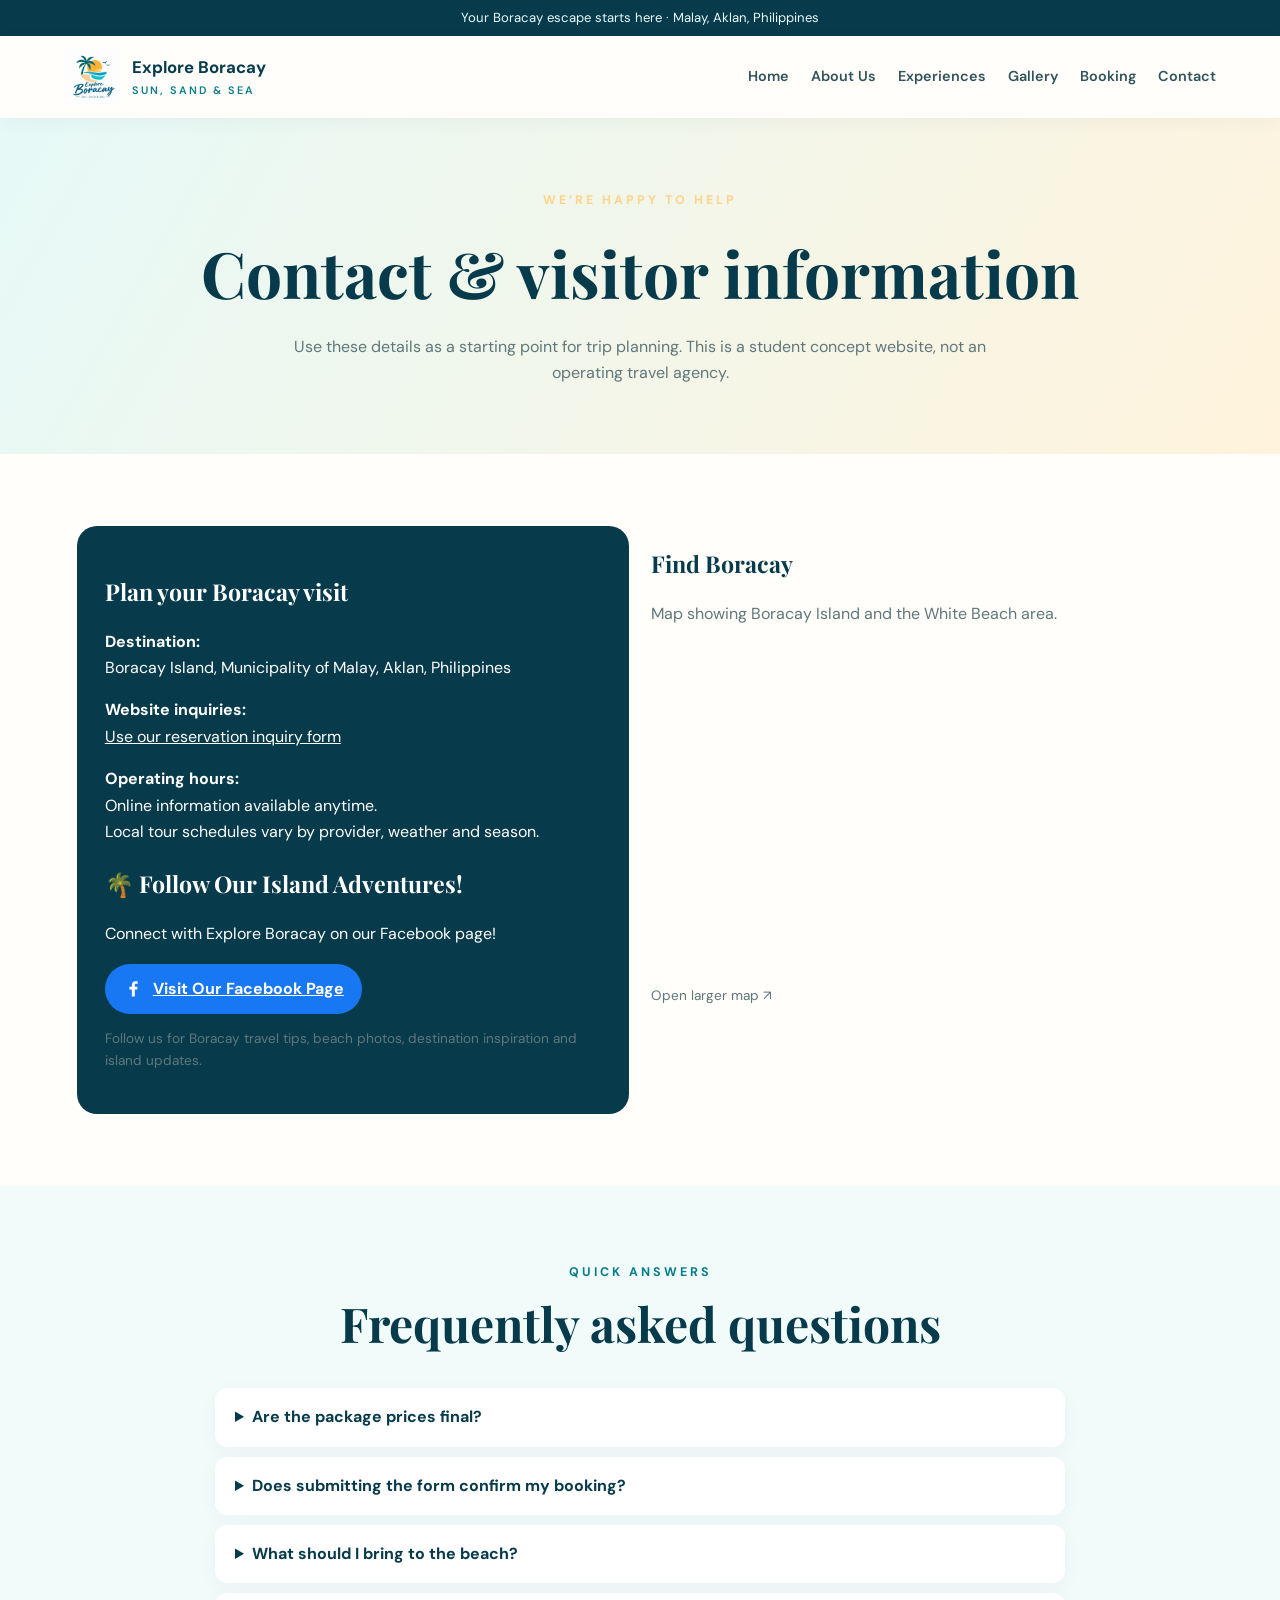
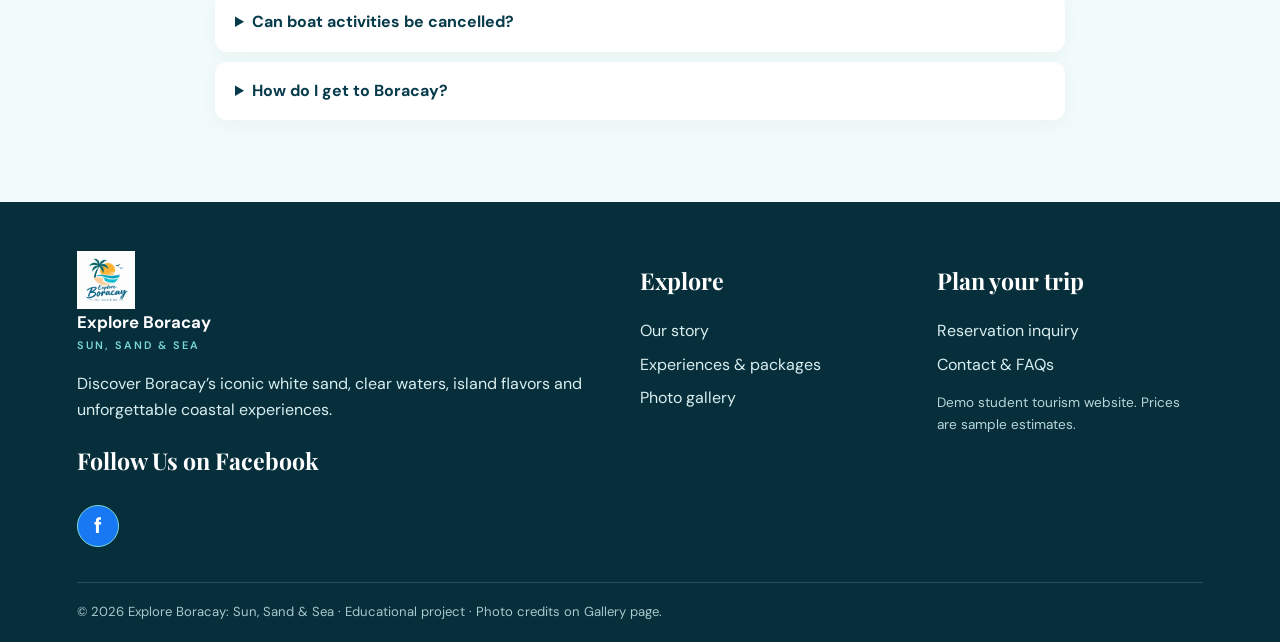
==== commit 4315fd94: "Update contact.html" ====
--- a/contact.html
+++ b/contact.html
@@ -9,7 +9,7 @@
   <link rel="stylesheet" href="style.css">
 
   <style>
-    /* Facebook Social Media Button */
+    /* Active Facebook Social Media Button */
     .social-section {
       margin-top: 25px;
     }
@@ -94,6 +94,7 @@
     Your Boracay escape starts here · Malay, Aklan, Philippines
   </div>
 
+  <!-- NAVIGATION -->
   <header class="nav">
     <a class="brand" href="index.html">
       <img src="logo-boracay.png" alt="Explore Boracay logo">
@@ -121,6 +122,7 @@
 
   <main>
 
+    <!-- CONTACT PAGE HERO -->
     <section class="page-hero">
       <span class="eyebrow">We’re happy to help</span>
       <h1>Contact & visitor information</h1>
@@ -130,6 +132,7 @@
       </p>
     </section>
 
+    <!-- CONTACT INFORMATION AND MAP -->
     <section class="section">
       <div class="grid two">
 
@@ -153,10 +156,13 @@
             Local tour schedules vary by provider, weather and season.
           </p>
 
-          <!-- FACEBOOK SOCIAL MEDIA LINK -->
+          <!-- ACTIVE FACEBOOK SOCIAL MEDIA -->
           <div class="social-section">
             <h3>🌴 Follow Our Island Adventures!</h3>
-            <p>Connect with Explore Boracay on Facebook.</p>
+
+            <p>
+              Connect with Explore Boracay on our Facebook page!
+            </p>
 
             <div class="social-links">
               <a
@@ -164,26 +170,28 @@
                 href="https://www.facebook.com/share/18DUwGNL4N/"
                 target="_blank"
                 rel="noopener noreferrer"
-                aria-label="Visit Explore Boracay on Facebook">
+                aria-label="Visit Explore Boracay Facebook page">
 
                 <svg viewBox="0 0 24 24" aria-hidden="true">
                   <path d="M13.5 21v-8h2.7l.4-3h-3.1V8.1c0-.9.3-1.5 1.6-1.5h1.7V3.9c-.3 0-1.3-.1-2.5-.1-2.5 0-4.2 1.5-4.2 4.3V10H7.3v3h2.8v8z"/>
                 </svg>
 
-                Follow Us on Facebook
+                Visit Our Facebook Page
               </a>
             </div>
 
             <p class="small muted">
-              Follow our Facebook page for destination inspiration,
-              travel tips, beach photos and island updates.
+              Follow us for Boracay travel tips, beach photos,
+              destination inspiration and island updates.
             </p>
           </div>
+
         </div>
 
         <!-- BORACAY MAP -->
         <div>
           <h3>Find Boracay</h3>
+
           <p class="muted">
             Map showing Boracay Island and the White Beach area.
           </p>
@@ -270,6 +278,7 @@
   <footer class="footer">
     <div class="footer-grid">
 
+      <!-- FOOTER BRAND AND FACEBOOK -->
       <div>
         <a class="brand" href="index.html">
           <img src="logo-boracay.png" alt="Explore Boracay logo">
@@ -284,20 +293,21 @@
           island flavors and unforgettable coastal experiences.
         </p>
 
-        <!-- FOOTER FACEBOOK LINK -->
-        <h3>Follow Us</h3>
+        <!-- ACTIVE FACEBOOK LINK IN FOOTER -->
+        <h3>Follow Us on Facebook</h3>
 
         <div class="footer-socials">
           <a
             href="https://www.facebook.com/share/18DUwGNL4N/"
             target="_blank"
             rel="noopener noreferrer"
-            aria-label="Visit Explore Boracay on Facebook">
+            aria-label="Visit Explore Boracay Facebook page">
             f
           </a>
         </div>
       </div>
 
+      <!-- EXPLORE LINKS -->
       <div>
         <h3>Explore</h3>
         <a href="about.html">Our story</a>
@@ -305,10 +315,12 @@
         <a href="gallery.html">Photo gallery</a>
       </div>
 
+      <!-- TRIP PLANNING LINKS -->
       <div>
         <h3>Plan your trip</h3>
         <a href="booking.html">Reservation inquiry</a>
         <a href="contact.html">Contact & FAQs</a>
+
         <p class="small" style="color:#b9d7d9">
           Demo student tourism website. Prices are sample estimates.
         </p>
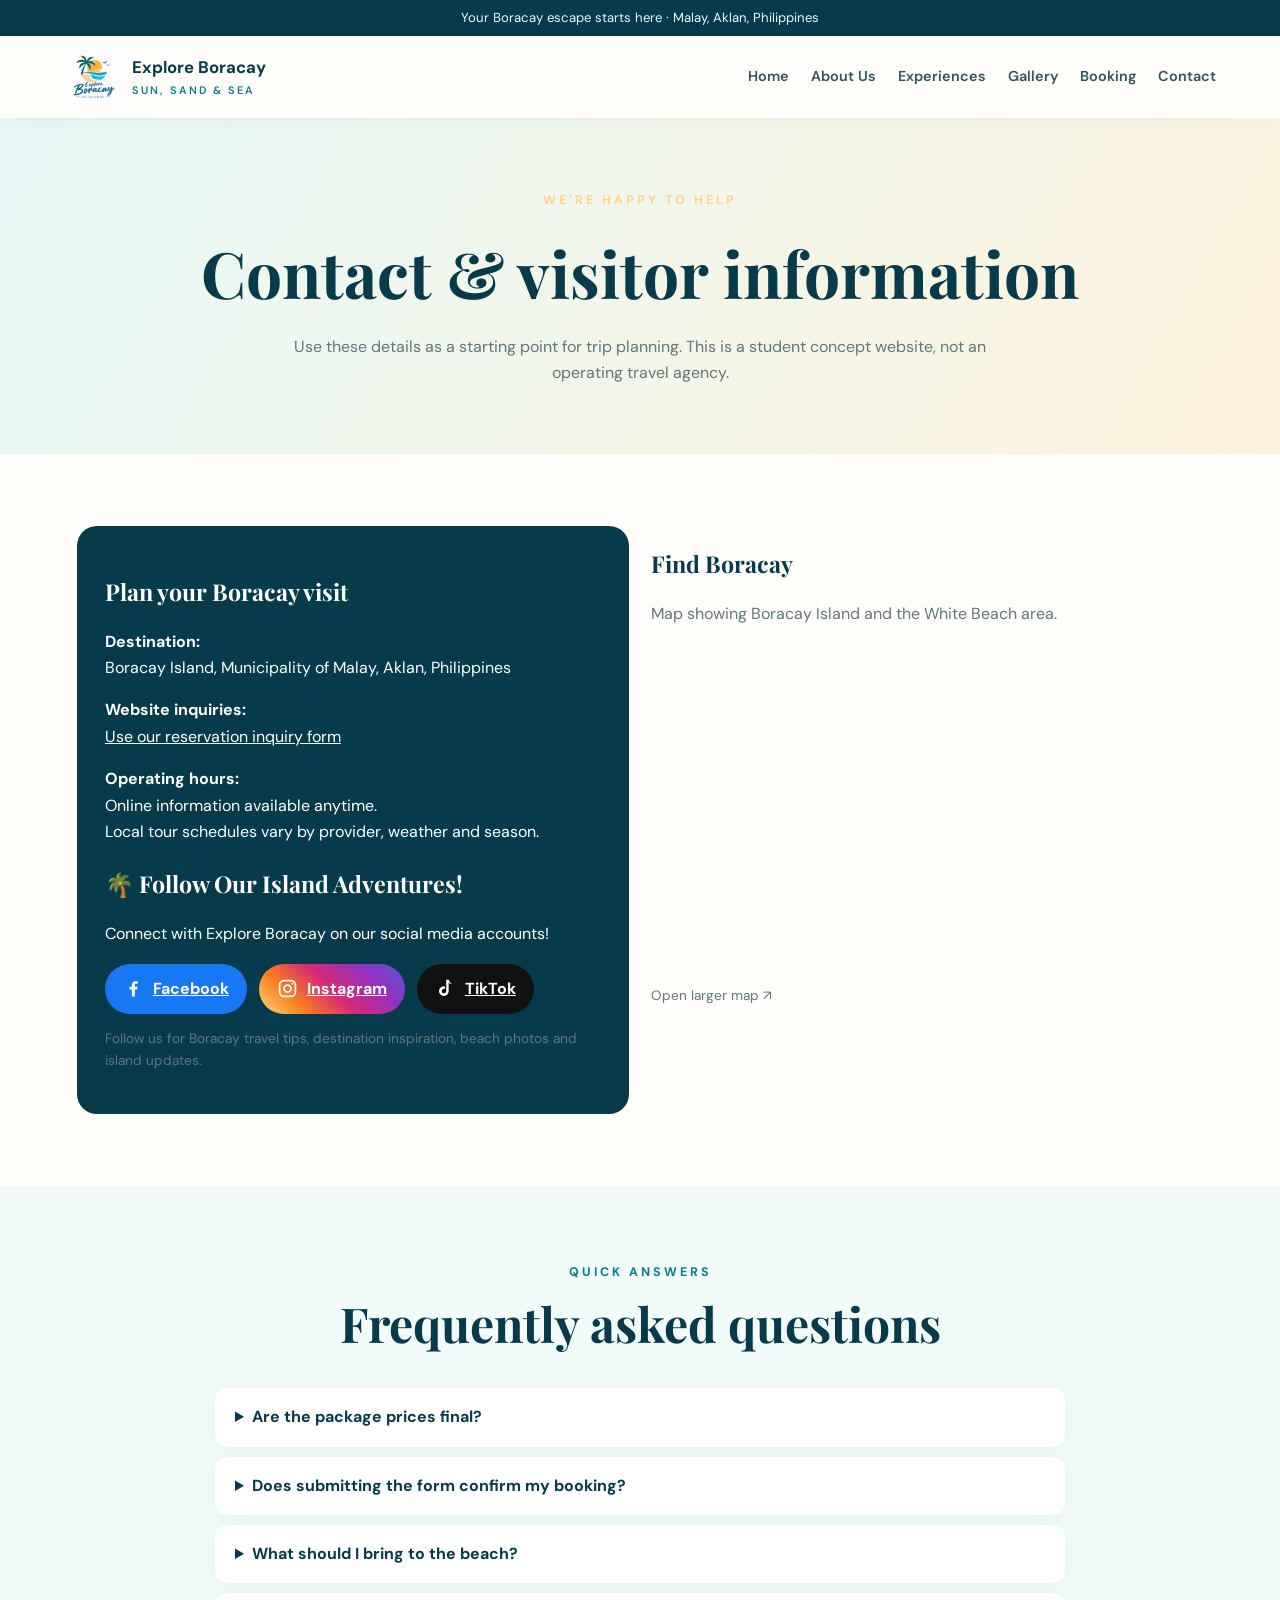
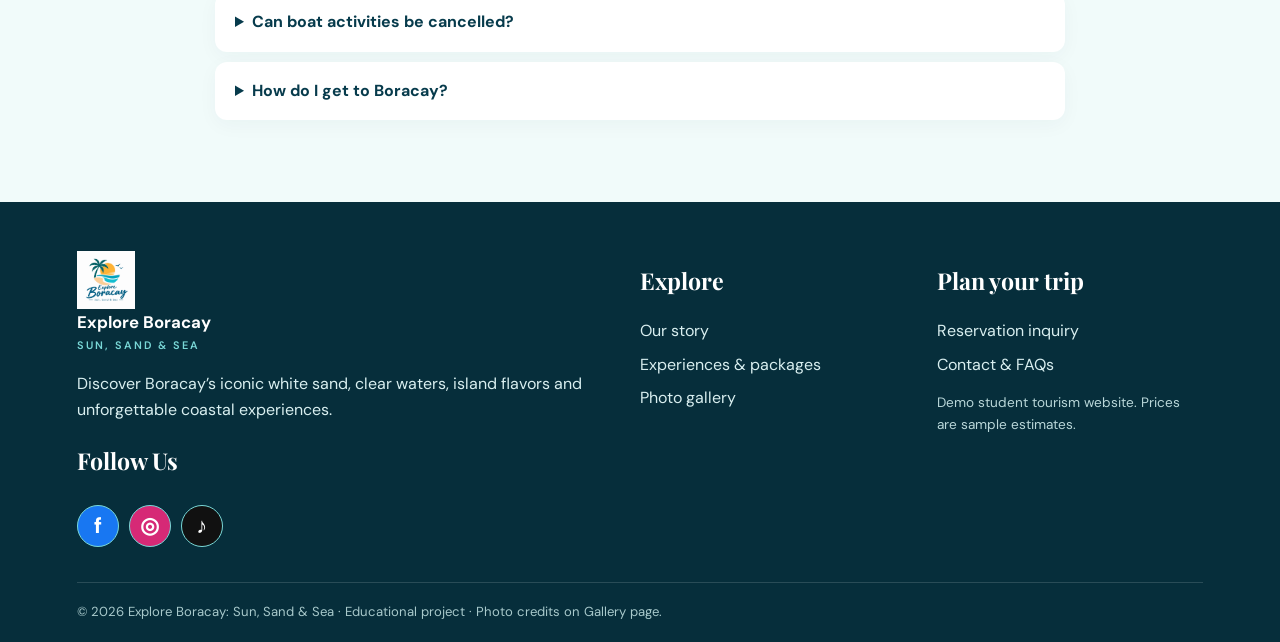
==== commit 1338ef82: "Refactor social media links and section titles Updated social media section and improved accessibili" ====
--- a/contact.html
+++ b/contact.html
@@ -9,7 +9,7 @@
   <link rel="stylesheet" href="style.css">
 
   <style>
-    /* Active Facebook Social Media Button */
+    /* Social Media Section */
     .social-section {
       margin-top: 25px;
     }
@@ -31,7 +31,6 @@
       color: white;
       text-decoration: none;
       font-weight: bold;
-      background: #1877F2;
       transition: transform .25s, opacity .25s;
     }
 
@@ -46,7 +45,27 @@
       fill: currentColor;
     }
 
-    /* Footer Facebook Icon */
+    /* Social Media Brand Colors */
+    .social-facebook {
+      background: #1877F2;
+    }
+
+    .social-instagram {
+      background: linear-gradient(
+        45deg,
+        #feda75,
+        #fa7e1e,
+        #d62976,
+        #962fbf,
+        #4f5bd5
+      );
+    }
+
+    .social-tiktok {
+      background: #111111;
+    }
+
+    /* Footer Social Media Icons */
     .footer-socials {
       display: flex;
       flex-wrap: wrap;
@@ -66,13 +85,24 @@
       text-decoration: none;
       font-weight: bold;
       font-size: 22px;
+      transition: background .2s, transform .2s;
+    }
+
+    .footer-socials a:hover {
+      transform: translateY(-3px);
+      opacity: .85;
+    }
+
+    .footer-facebook {
       background: #1877F2;
-      transition: background .2s, transform .2s;
-    }
-
-    .footer-socials a:hover {
-      background: #0866FF;
-      transform: translateY(-3px);
+    }
+
+    .footer-instagram {
+      background: #d62976;
+    }
+
+    .footer-tiktok {
+      background: #111111;
     }
 
     @media (max-width: 600px) {
@@ -90,6 +120,7 @@
 
 <body>
 
+  <!-- TOP BAR -->
   <div class="topbar">
     Your Boracay escape starts here · Malay, Aklan, Philippines
   </div>
@@ -104,7 +135,8 @@
       </span>
     </a>
 
-    <button class="menu-toggle"
+    <button
+      class="menu-toggle"
       aria-label="Open menu"
       onclick="document.querySelector('.navlinks').classList.toggle('open')">
       ☰ Menu
@@ -122,7 +154,7 @@
 
   <main>
 
-    <!-- CONTACT PAGE HERO -->
+    <!-- PAGE INTRODUCTION -->
     <section class="page-hero">
       <span class="eyebrow">We’re happy to help</span>
       <h1>Contact & visitor information</h1>
@@ -132,7 +164,7 @@
       </p>
     </section>
 
-    <!-- CONTACT INFORMATION AND MAP -->
+    <!-- CONTACT DETAILS AND MAP -->
     <section class="section">
       <div class="grid two">
 
@@ -156,33 +188,70 @@
             Local tour schedules vary by provider, weather and season.
           </p>
 
-          <!-- ACTIVE FACEBOOK SOCIAL MEDIA -->
+          <!-- ACTIVE SOCIAL MEDIA LINKS -->
           <div class="social-section">
             <h3>🌴 Follow Our Island Adventures!</h3>
 
             <p>
-              Connect with Explore Boracay on our Facebook page!
+              Connect with Explore Boracay on our social media accounts!
             </p>
 
             <div class="social-links">
+
+              <!-- FACEBOOK -->
               <a
-                class="social-btn"
+                class="social-btn social-facebook"
                 href="https://www.facebook.com/share/18DUwGNL4N/"
                 target="_blank"
                 rel="noopener noreferrer"
-                aria-label="Visit Explore Boracay Facebook page">
+                aria-label="Visit our Facebook page">
 
                 <svg viewBox="0 0 24 24" aria-hidden="true">
                   <path d="M13.5 21v-8h2.7l.4-3h-3.1V8.1c0-.9.3-1.5 1.6-1.5h1.7V3.9c-.3 0-1.3-.1-2.5-.1-2.5 0-4.2 1.5-4.2 4.3V10H7.3v3h2.8v8z"/>
                 </svg>
 
-                Visit Our Facebook Page
+                Facebook
               </a>
+
+              <!-- INSTAGRAM -->
+              <a
+                class="social-btn social-instagram"
+                href="https://instagram.com/sunsandseatraveltours?xtok=MW93YnZ0dWU3N2MwMg%3D%3D"
+                target="_blank"
+                rel="noopener noreferrer"
+                aria-label="Visit our Instagram account">
+
+                <svg viewBox="0 0 24 24" aria-hidden="true">
+                  <rect x="3" y="3" width="18" height="18" rx="5"
+                    fill="none" stroke="currentColor" stroke-width="2"/>
+                  <circle cx="12" cy="12" r="4"
+                    fill="none" stroke="currentColor" stroke-width="2"/>
+                  <circle cx="17.5" cy="6.5" r="1.2"/>
+                </svg>
+
+                Instagram
+              </a>
+
+              <!-- TIKTOK -->
+              <a
+                class="social-btn social-tiktok"
+                href="https://www.tiktok.com/@sun.sand.sea.trav?_r=1&_t=ZS-9AWrbVMXJZN"
+                target="_blank"
+                rel="noopener noreferrer"
+                aria-label="Visit our TikTok account">
+
+                <svg viewBox="0 0 24 24" aria-hidden="true">
+                  <path d="M19.6 7.1a6.4 6.4 0 0 1-4-2V15a5.5 5.5 0 1 1-5.5-5.5c.4 0 .8 0 1.2.1v3a2.5 2.5 0 1 0 1.5 2.3V2h3a6.3 6.3 0 0 0 3.8 5.1z"/>
+                </svg>
+
+                TikTok
+              </a>
+
             </div>
 
             <p class="small muted">
-              Follow us for Boracay travel tips, beach photos,
-              destination inspiration and island updates.
+              Follow us for Boracay travel tips, destination inspiration,
+              beach photos and island updates.
             </p>
           </div>
 
@@ -278,7 +347,7 @@
   <footer class="footer">
     <div class="footer-grid">
 
-      <!-- FOOTER BRAND AND FACEBOOK -->
+      <!-- BRAND AND SOCIAL MEDIA -->
       <div>
         <a class="brand" href="index.html">
           <img src="logo-boracay.png" alt="Explore Boracay logo">
@@ -293,17 +362,41 @@
           island flavors and unforgettable coastal experiences.
         </p>
 
-        <!-- ACTIVE FACEBOOK LINK IN FOOTER -->
-        <h3>Follow Us on Facebook</h3>
+        <!-- ACTIVE SOCIAL MEDIA LINKS IN FOOTER -->
+        <h3>Follow Us</h3>
 
         <div class="footer-socials">
+
+          <!-- FACEBOOK -->
           <a
+            class="footer-facebook"
             href="https://www.facebook.com/share/18DUwGNL4N/"
             target="_blank"
             rel="noopener noreferrer"
-            aria-label="Visit Explore Boracay Facebook page">
+            aria-label="Facebook">
             f
           </a>
+
+          <!-- INSTAGRAM -->
+          <a
+            class="footer-instagram"
+            href="https://instagram.com/sunsandseatraveltours?xtok=MW93YnZ0dWU3N2MwMg%3D%3D"
+            target="_blank"
+            rel="noopener noreferrer"
+            aria-label="Instagram">
+            ◎
+          </a>
+
+          <!-- TIKTOK -->
+          <a
+            class="footer-tiktok"
+            href="https://www.tiktok.com/@sun.sand.sea.trav?_r=1&_t=ZS-9AWrbVMXJZN"
+            target="_blank"
+            rel="noopener noreferrer"
+            aria-label="TikTok">
+            ♪
+          </a>
+
         </div>
       </div>
 
@@ -328,6 +421,7 @@
 
     </div>
 
+    <!-- COPYRIGHT -->
     <div class="footer-bottom">
       © 2026 Explore Boracay: Sun, Sand & Sea · Educational project ·
       Photo credits on Gallery page.
